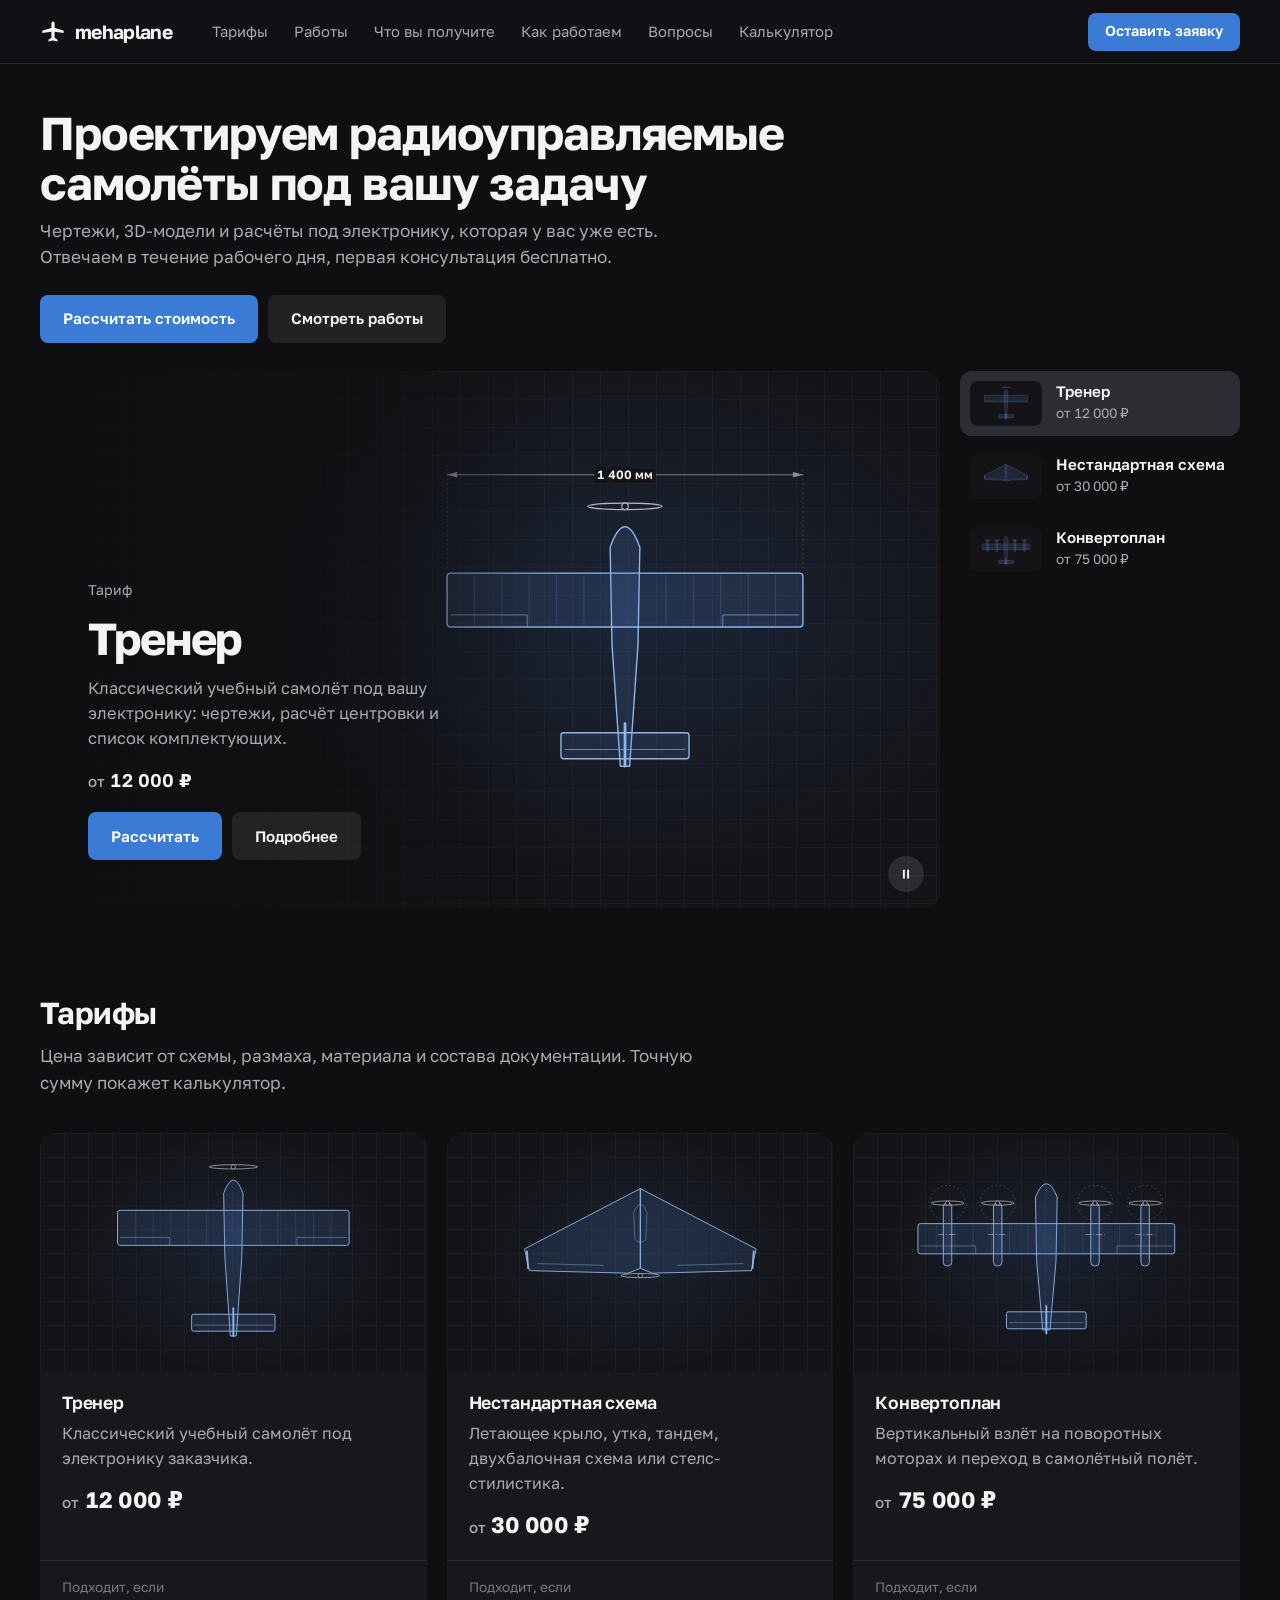
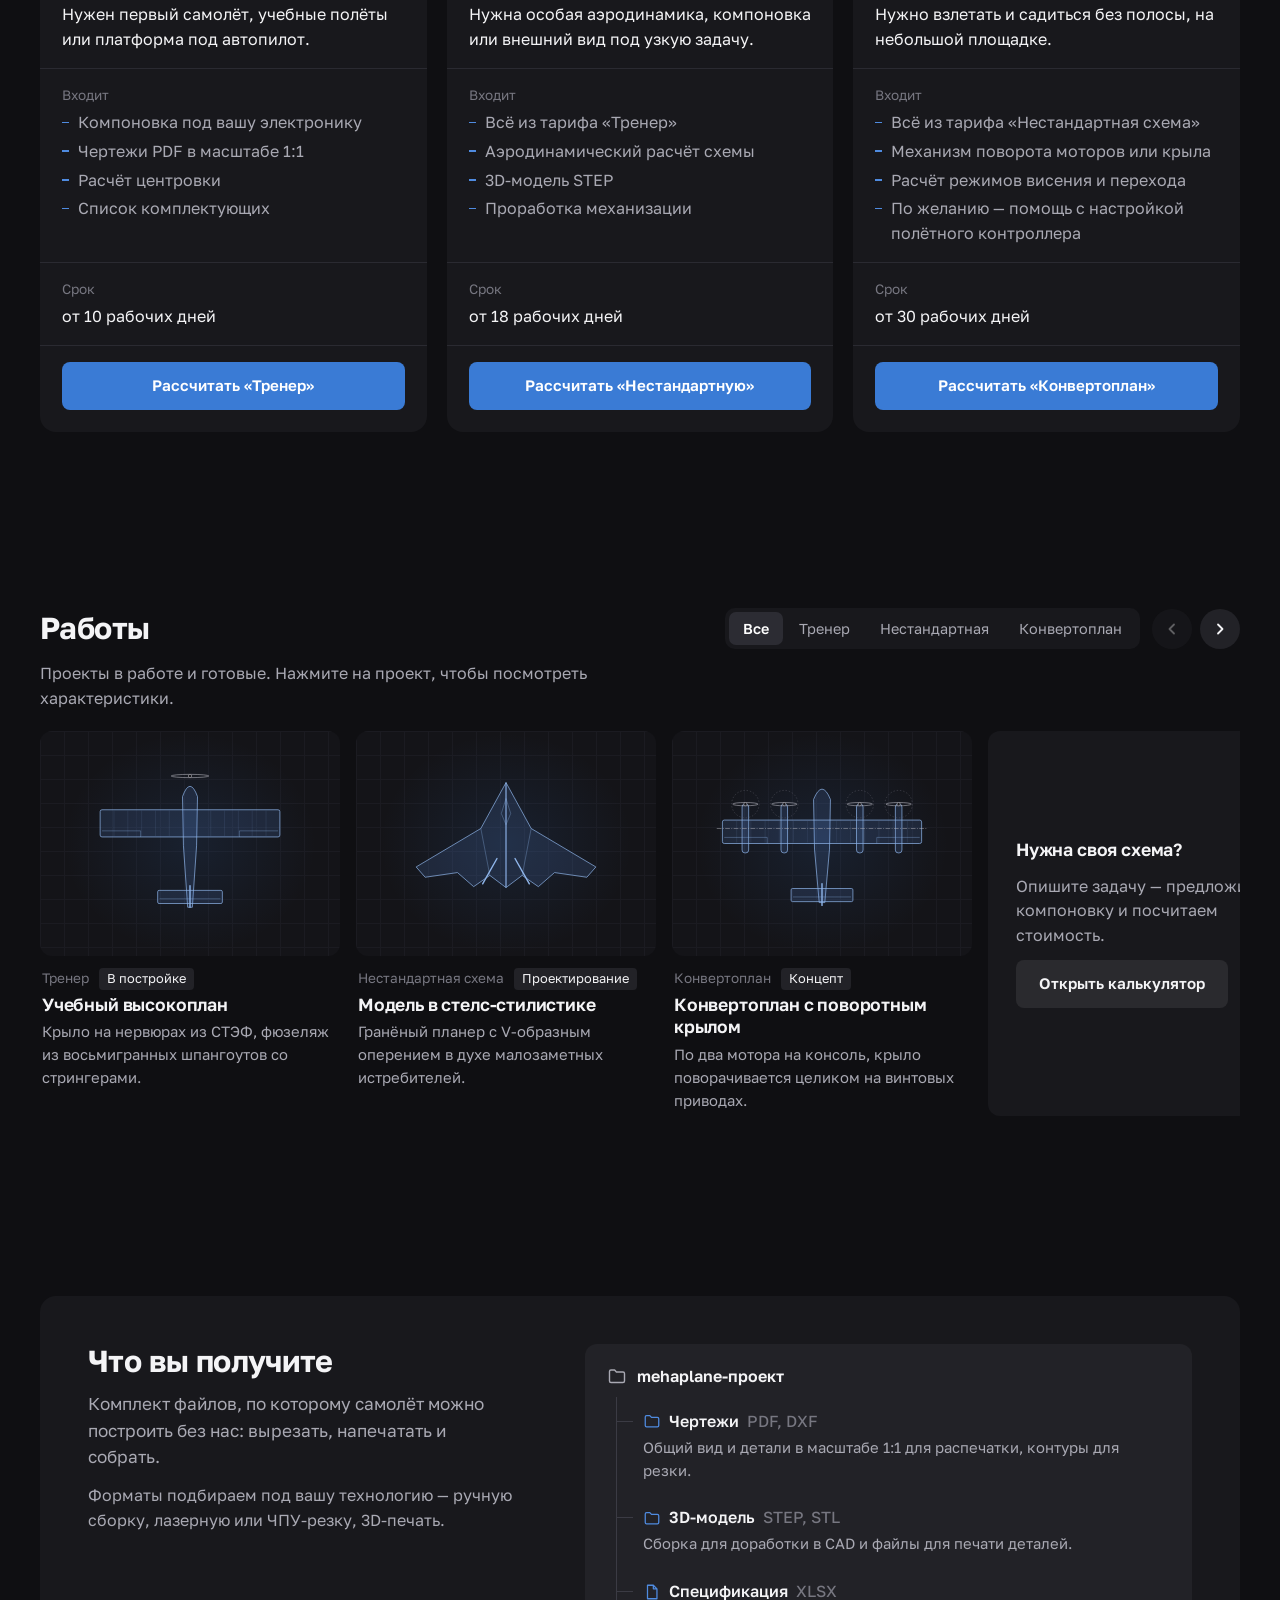
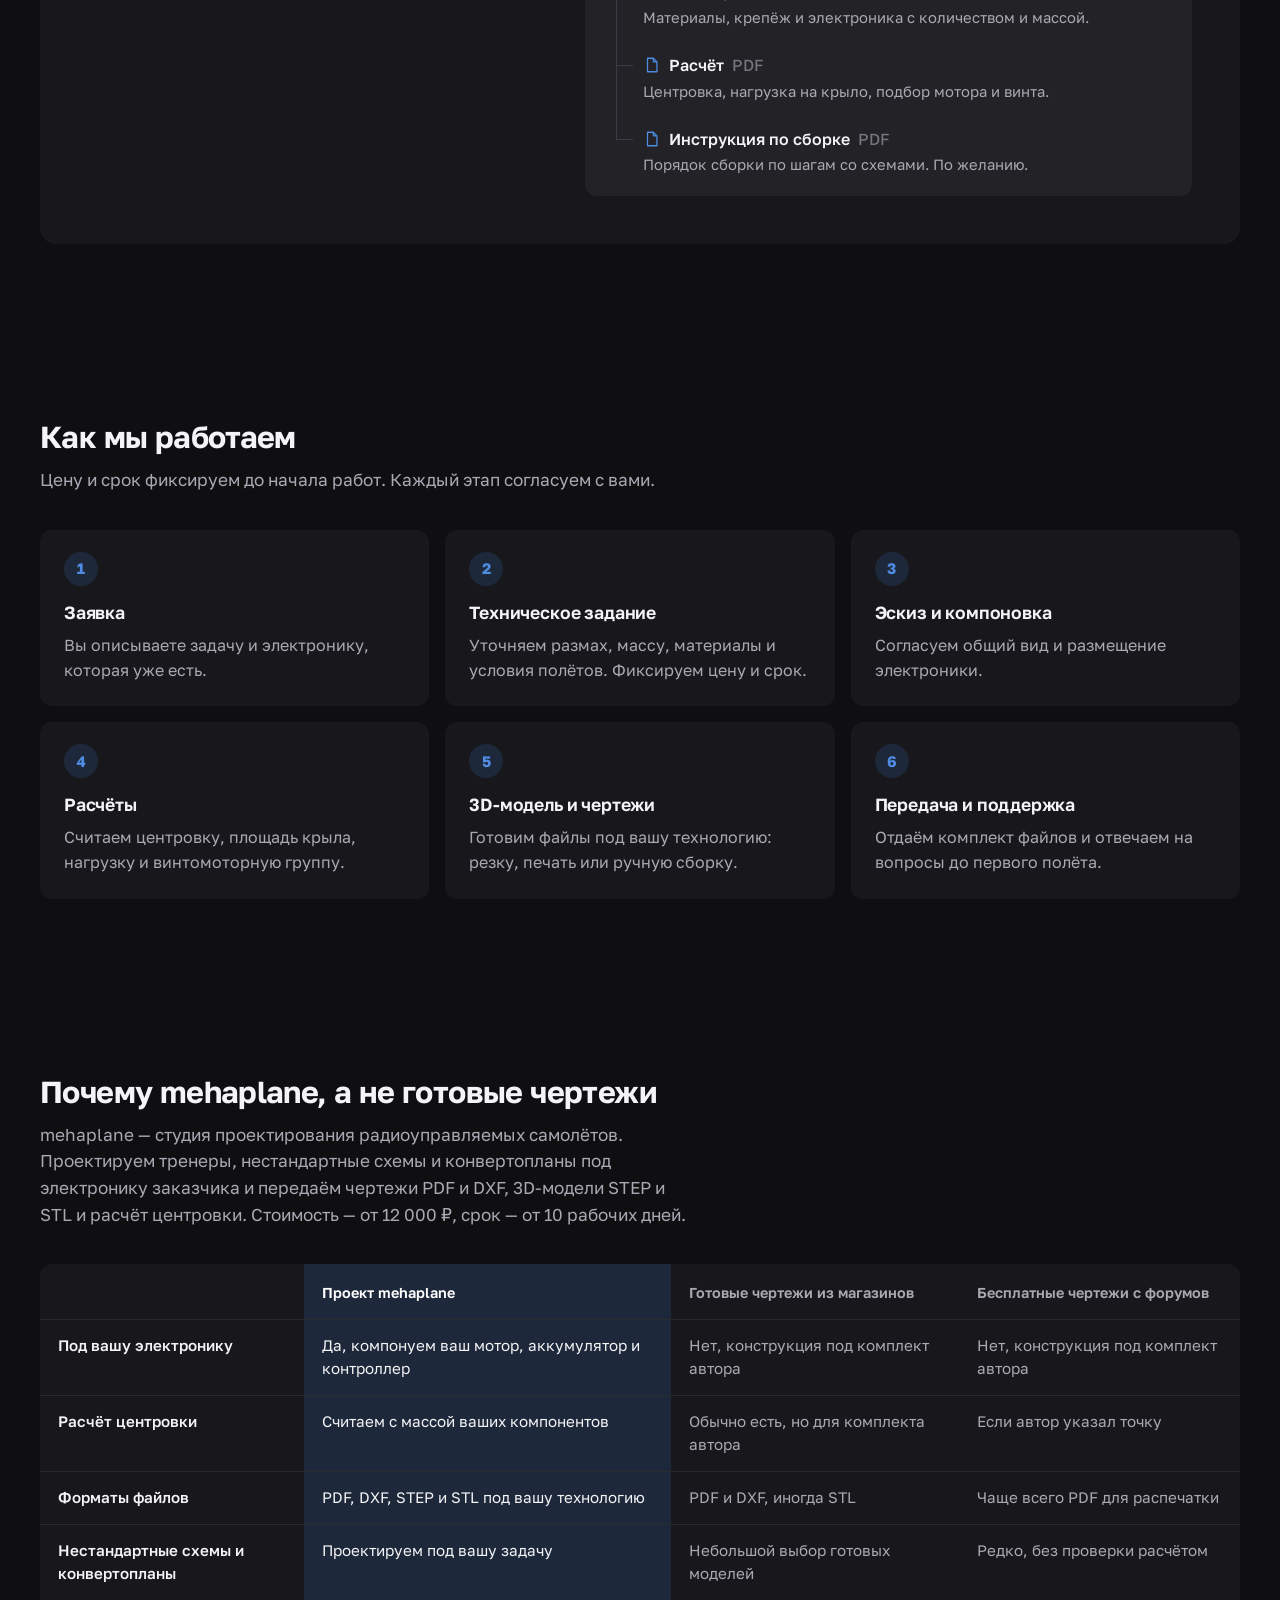
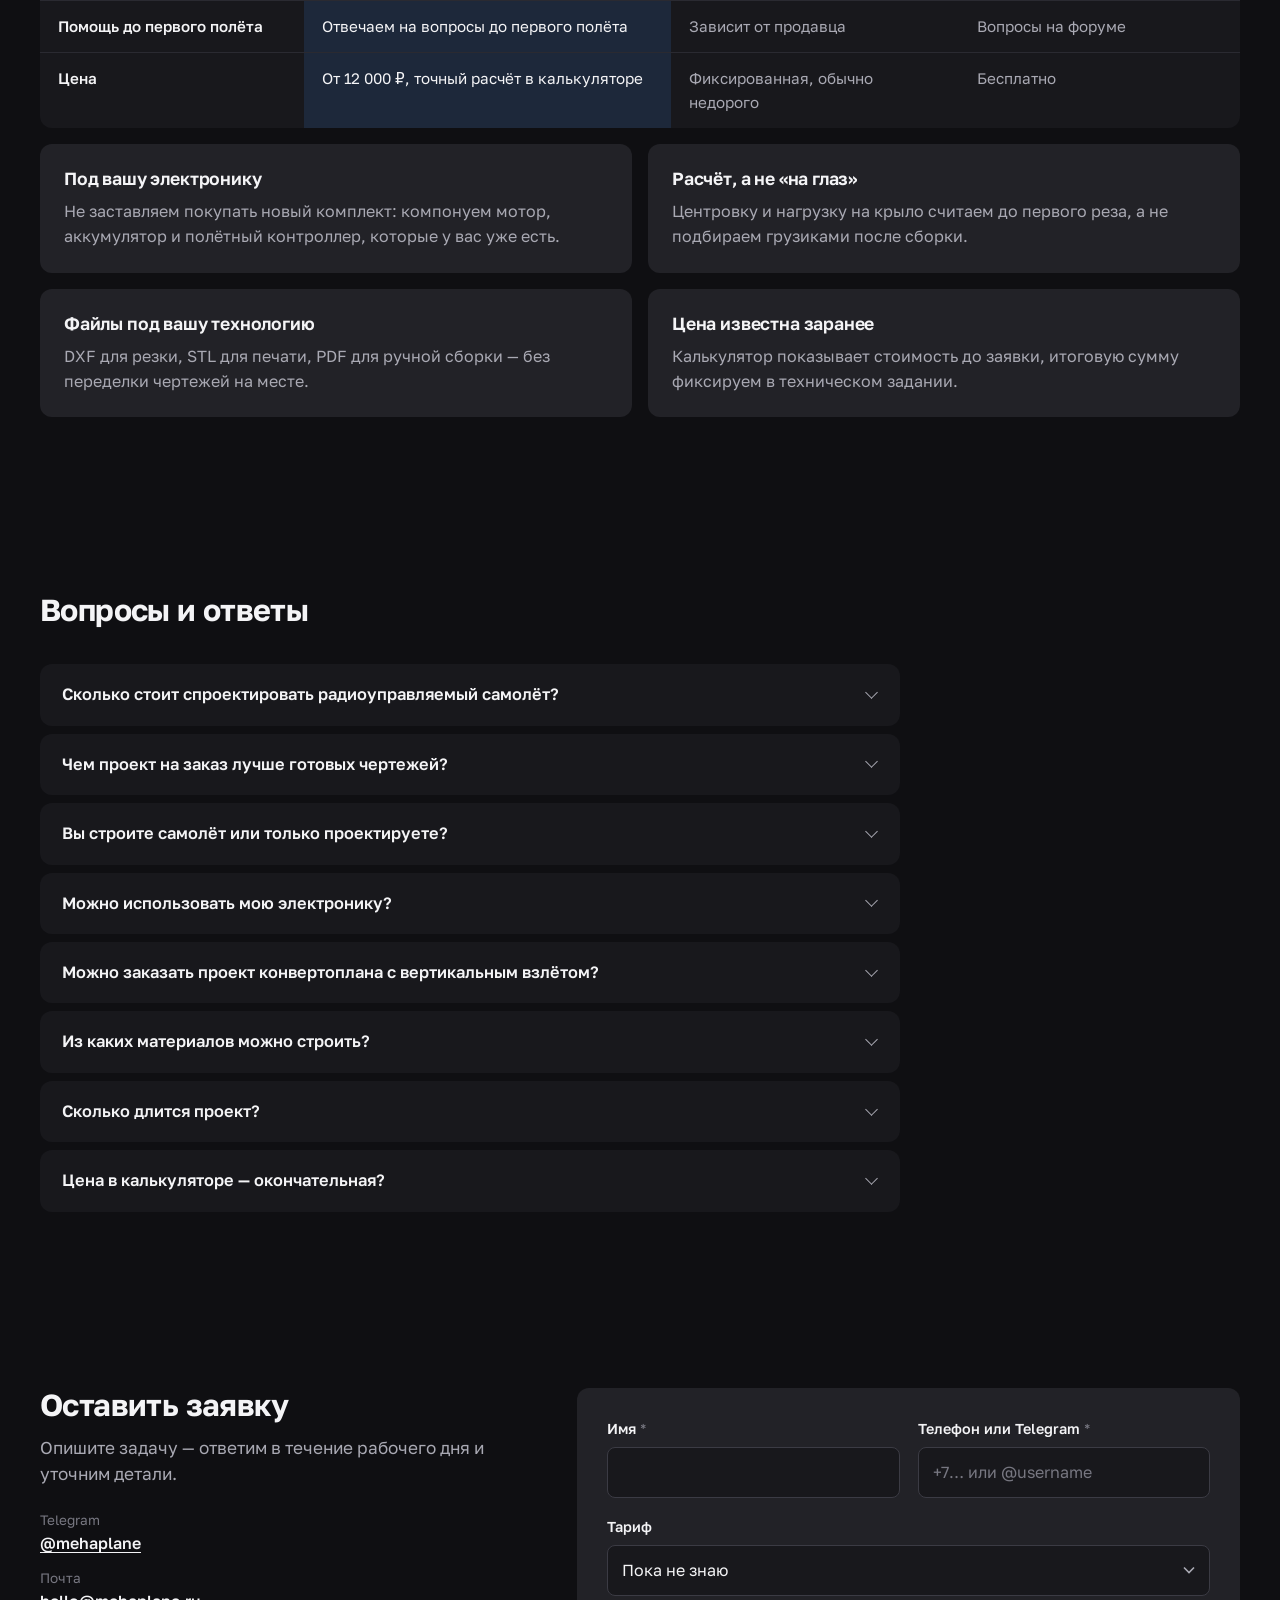
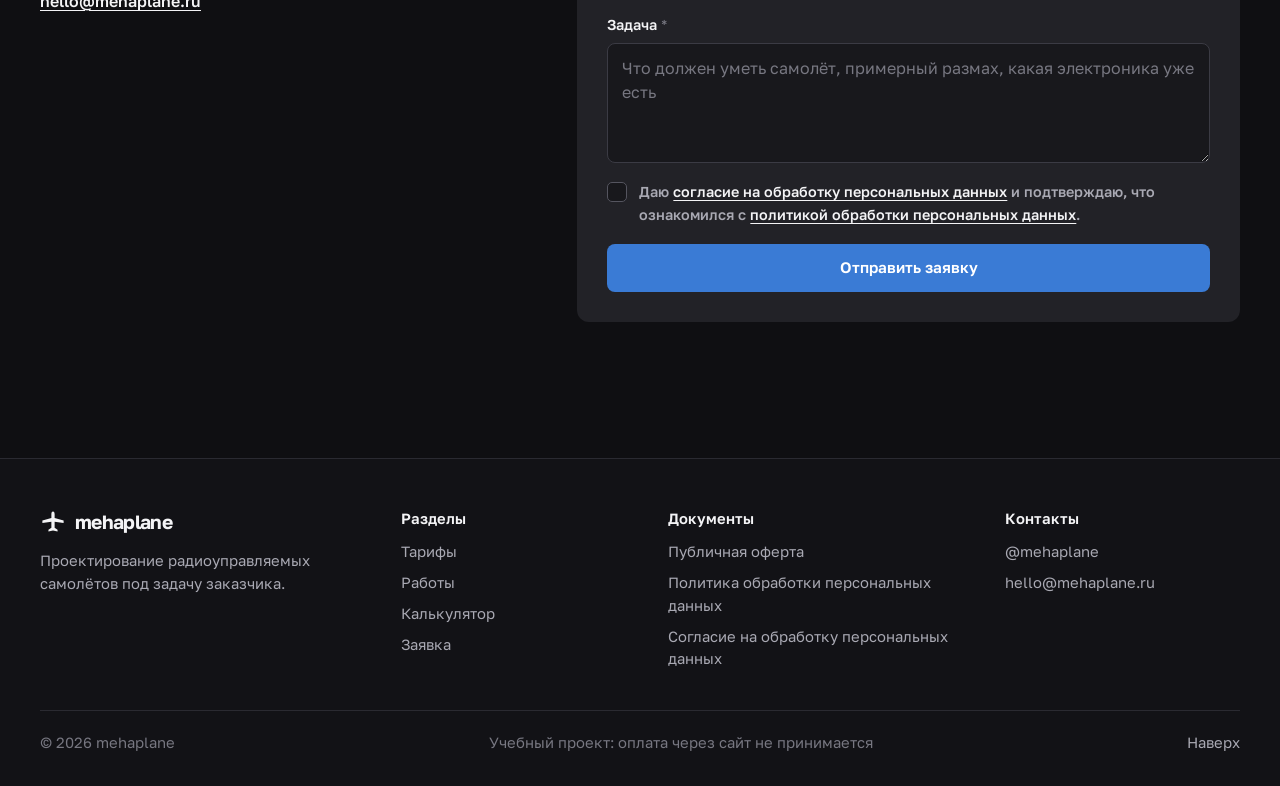
==== index.html @ 2883c5b6 "Лендинг mehaplane: сайт, калькулятор, приём заявок, SEO и документы Co-Authored-By: Claude Opus 5.5 " ====
<!DOCTYPE html>
<html lang="ru">
<head>
  <meta charset="utf-8">
  <meta name="viewport" content="width=device-width, initial-scale=1">
  <title>Проектирование радиоуправляемых самолётов на заказ | mehaplane</title>
  <meta name="description" content="Спроектируем RC-самолёт под вашу электронику: тренер от 12 000 ₽, нестандартная схема, конвертоплан. Чертежи PDF и DXF, 3D-модель, расчёт центровки. Цена онлайн.">
  <link rel="canonical" href="https://wardenhmehaplane.ru/">
  <meta name="theme-color" content="#0f0f12">
  <meta property="og:type" content="website">
  <meta property="og:locale" content="ru_RU">
  <meta property="og:site_name" content="mehaplane">
  <meta property="og:url" content="https://wardenhmehaplane.ru/">
  <meta property="og:title" content="Проектирование RC-самолётов на заказ — mehaplane">
  <meta property="og:description" content="Тренеры, нестандартные схемы и конвертопланы под вашу электронику. Чертежи, 3D-модели и расчёт центровки. Цена в калькуляторе.">
  <meta property="og:image" content="https://wardenhmehaplane.ru/assets/img/og-image.jpg">
  <meta property="og:image:width" content="1200">
  <meta property="og:image:height" content="630">
  <meta property="og:image:alt" content="Чертёж радиоуправляемого самолёта, вид сверху, и надпись mehaplane">
  <meta name="twitter:card" content="summary_large_image">
  <link rel="icon" href="assets/img/favicon.svg" type="image/svg+xml">
  <link rel="preload" href="assets/fonts/golos-text-cyrillic-wght-normal.woff2" as="font" type="font/woff2" crossorigin>
  <link rel="stylesheet" href="assets/css/style.css?v=4">
  <script type="application/ld+json">
{
  "@context": "https://schema.org",
  "@graph": [
    {
      "@type": "WebSite",
      "@id": "https://wardenhmehaplane.ru/#site",
      "url": "https://wardenhmehaplane.ru/",
      "name": "mehaplane",
      "inLanguage": "ru",
      "publisher": {
        "@id": "https://wardenhmehaplane.ru/#org"
      }
    },
    {
      "@type": "Organization",
      "@id": "https://wardenhmehaplane.ru/#org",
      "name": "mehaplane",
      "url": "https://wardenhmehaplane.ru/",
      "logo": "https://wardenhmehaplane.ru/assets/img/favicon.svg",
      "description": "Студия проектирования радиоуправляемых самолётов под задачу и электронику заказчика: тренеры, нестандартные схемы, конвертопланы.",
      "email": "hello@mehaplane.ru",
      "sameAs": [
        "https://t.me/mehaplane"
      ],
      "knowsAbout": [
        "проектирование авиамоделей",
        "радиоуправляемые самолёты",
        "конвертопланы",
        "расчёт центровки",
        "чертежи для лазерной резки",
        "3D-печать авиамоделей"
      ]
    },
    {
      "@type": "Service",
      "@id": "https://wardenhmehaplane.ru/#trener",
      "name": "Проект RC-самолёта «Тренер»",
      "description": "Учебный самолёт под электронику заказчика: компоновка, чертежи PDF 1:1, расчёт центровки, список комплектующих. Срок от 10 рабочих дней.",
      "serviceType": "Проектирование радиоуправляемых самолётов",
      "provider": {
        "@id": "https://wardenhmehaplane.ru/#org"
      },
      "areaServed": {
        "@type": "Country",
        "name": "Россия"
      },
      "url": "https://wardenhmehaplane.ru/calculator.html#trener",
      "offers": {
        "@type": "Offer",
        "priceCurrency": "RUB",
        "price": 12000,
        "priceSpecification": {
          "@type": "PriceSpecification",
          "minPrice": 12000,
          "priceCurrency": "RUB"
        },
        "availability": "https://schema.org/InStock"
      }
    },
    {
      "@type": "Service",
      "@id": "https://wardenhmehaplane.ru/#shema",
      "name": "Проект RC-самолёта нестандартной схемы",
      "description": "Летающее крыло, утка, тандем, двухбалочная схема или стелс-стилистика: аэродинамический расчёт, 3D-модель STEP, проработка механизации. Срок от 18 рабочих дней.",
      "serviceType": "Проектирование радиоуправляемых самолётов",
      "provider": {
        "@id": "https://wardenhmehaplane.ru/#org"
      },
      "areaServed": {
        "@type": "Country",
        "name": "Россия"
      },
      "url": "https://wardenhmehaplane.ru/calculator.html#shema",
      "offers": {
        "@type": "Offer",
        "priceCurrency": "RUB",
        "price": 30000,
        "priceSpecification": {
          "@type": "PriceSpecification",
          "minPrice": 30000,
          "priceCurrency": "RUB"
        },
        "availability": "https://schema.org/InStock"
      }
    },
    {
      "@type": "Service",
      "@id": "https://wardenhmehaplane.ru/#vtol",
      "name": "Проект RC-конвертоплана",
      "description": "Вертикальный взлёт на поворотных моторах и переход в самолётный полёт: механизм поворота, расчёт режимов висения и перехода. Срок от 30 рабочих дней.",
      "serviceType": "Проектирование радиоуправляемых самолётов",
      "provider": {
        "@id": "https://wardenhmehaplane.ru/#org"
      },
      "areaServed": {
        "@type": "Country",
        "name": "Россия"
      },
      "url": "https://wardenhmehaplane.ru/calculator.html#vtol",
      "offers": {
        "@type": "Offer",
        "priceCurrency": "RUB",
        "price": 75000,
        "priceSpecification": {
          "@type": "PriceSpecification",
          "minPrice": 75000,
          "priceCurrency": "RUB"
        },
        "availability": "https://schema.org/InStock"
      }
    },
    {
      "@type": "FAQPage",
      "@id": "https://wardenhmehaplane.ru/#faq",
      "mainEntity": [
        {
          "@type": "Question",
          "name": "Сколько стоит спроектировать радиоуправляемый самолёт?",
          "acceptedAnswer": {
            "@type": "Answer",
            "text": "Проект тренера под вашу электронику стоит от 12 000 ₽, нестандартной схемы — от 30 000 ₽, конвертоплана — от 75 000 ₽. Итог зависит от размаха, материала и состава документации: калькулятор на сайте показывает его сразу, а окончательную сумму мы фиксируем в техническом задании."
          }
        },
        {
          "@type": "Question",
          "name": "Чем проект на заказ лучше готовых чертежей?",
          "acceptedAnswer": {
            "@type": "Answer",
            "text": "Готовые чертежи рассчитаны на мотор, аккумулятор и материал, которые выбрал их автор. Мы проектируем под вашу электронику и технологию: считаем центровку с учётом массы ваших компонентов и готовим файлы для резки, печати или ручной сборки."
          }
        },
        {
          "@type": "Question",
          "name": "Вы строите самолёт или только проектируете?",
          "acceptedAnswer": {
            "@type": "Answer",
            "text": "Проектируем: готовим чертежи, 3D-модели и расчёты, по которым самолёт собирается своими руками или на производстве. Изготовление прототипа обсуждаем отдельно."
          }
        },
        {
          "@type": "Question",
          "name": "Можно использовать мою электронику?",
          "acceptedAnswer": {
            "@type": "Answer",
            "text": "Да. Пришлите список: мотор, регулятор, аккумулятор, сервоприводы, полётный контроллер. Мы скомпонуем самолёт под них и посчитаем центровку с учётом их массы."
          }
        },
        {
          "@type": "Question",
          "name": "Можно заказать проект конвертоплана с вертикальным взлётом?",
          "acceptedAnswer": {
            "@type": "Answer",
            "text": "Да, это тариф «Конвертоплан»: самолёт взлетает вертикально на поворотных моторах и переходит в горизонтальный полёт. Проектируем механизм поворота мотогондол или всего крыла и считаем режимы висения и перехода. По желанию помогаем с настройкой полётного контроллера."
          }
        },
        {
          "@type": "Question",
          "name": "Из каких материалов можно строить?",
          "acceptedAnswer": {
            "@type": "Answer",
            "text": "Потолочная плитка и депрон, EPP, бальза со стеклотекстолитом, 3D-печать из LW-PLA, стекло- и углепластик. Материал влияет на цену и состав файлов — это учтено в калькуляторе."
          }
        },
        {
          "@type": "Question",
          "name": "Сколько длится проект?",
          "acceptedAnswer": {
            "@type": "Answer",
            "text": "От 10 рабочих дней для тренера до 30 и больше для конвертоплана. Срок зависит от схемы и состава документации и фиксируется в техническом задании."
          }
        },
        {
          "@type": "Question",
          "name": "Цена в калькуляторе — окончательная?",
          "acceptedAnswer": {
            "@type": "Answer",
            "text": "Нет, это предварительный расчёт. Окончательную сумму мы называем после разбора задачи и фиксируем в техническом задании. Дороже она станет, только если вы расширите задачу."
          }
        }
      ]
    }
  ]
}
  </script>
</head>
<body>
  <a class="skip-link" href="#main">Перейти к содержанию</a>

  <svg width="0" height="0" style="position:absolute" aria-hidden="true">
    <symbol id="i-logo" viewBox="0 0 24 24"><path fill="currentColor" d="M12 2.2c1.05 0 1.5 1.25 1.5 2.7v3.5l8.3 2.3v2.3l-8.3-1.25v5.5l2.7 1.85v1.65L12 19.8l-4.2.95V19.1l2.7-1.85v-5.5l-8.3 1.25V10.7l8.3-2.3V4.9c0-1.45.45-2.7 1.5-2.7z"/></symbol>
    <symbol id="i-folder" viewBox="0 0 20 20"><path fill="none" stroke="currentColor" stroke-width="1.4" stroke-linejoin="round" d="M2.5 5.5a1.5 1.5 0 0 1 1.5-1.5h3.6l1.8 2h6.6a1.5 1.5 0 0 1 1.5 1.5v7.5a1.5 1.5 0 0 1-1.5 1.5H4a1.5 1.5 0 0 1-1.5-1.5z"/></symbol>
    <symbol id="i-file" viewBox="0 0 20 20"><path fill="none" stroke="currentColor" stroke-width="1.4" stroke-linejoin="round" d="M5 2.5h6.5L15.5 6.5v11H5zM11.5 2.5v4h4"/></symbol>
    <symbol id="i-left" viewBox="0 0 16 16"><path fill="none" stroke="currentColor" stroke-width="1.8" stroke-linecap="round" stroke-linejoin="round" d="M10 3.5 5.5 8l4.5 4.5"/></symbol>
    <symbol id="i-right" viewBox="0 0 16 16"><path fill="none" stroke="currentColor" stroke-width="1.8" stroke-linecap="round" stroke-linejoin="round" d="M6 3.5 10.5 8 6 12.5"/></symbol>
    <symbol id="i-pause" viewBox="0 0 16 16"><path fill="currentColor" d="M4.5 3h2.2v10H4.5zM9.3 3h2.2v10H9.3z"/></symbol>
    <symbol id="i-play" viewBox="0 0 16 16"><path fill="currentColor" d="M5 2.8v10.4L13 8z"/></symbol>
    <symbol id="i-up" viewBox="0 0 16 16"><path fill="none" stroke="currentColor" stroke-width="1.6" stroke-linecap="round" stroke-linejoin="round" d="M8 13V3M3.5 7.5 8 3l4.5 4.5"/></symbol>
  </svg>

  <header class="header" id="top">
    <div class="wrap header-in">
      <a class="logo" href="index.html" aria-label="mehaplane — на главную">
        <svg aria-hidden="true"><use href="#i-logo"/></svg>
        mehaplane
      </a>
      <nav class="nav" id="nav" aria-label="Основное меню">
        <ul class="nav-list">
          <li><a class="nav-link" href="#tarify">Тарифы</a></li>
          <li><a class="nav-link" href="#raboty">Работы</a></li>
          <li><a class="nav-link" href="#rezultat">Что вы получите</a></li>
          <li><a class="nav-link" href="#etapy">Как работаем</a></li>
          <li><a class="nav-link" href="#voprosy">Вопросы</a></li>
          <li><a class="nav-link" href="calculator.html">Калькулятор</a></li>
        </ul>
        <div class="nav-extra">
          <a class="btn btn-primary btn-block" href="#zayavka">Оставить заявку</a>
        </div>
      </nav>
      <div class="header-actions">
        <a class="btn btn-primary btn-small" href="#zayavka">Оставить заявку</a>
      </div>
      <button class="burger" type="button" aria-expanded="false" aria-controls="nav" aria-label="Открыть меню"><span></span></button>
    </div>
  </header>

  <main id="main">

    <!-- Вступление -->
    <section class="intro">
      <div class="wrap intro-in">
        <div class="intro-text">
          <h1 class="h1">Проектируем радиоуправляемые самолёты под вашу задачу</h1>
          <p class="lead">Чертежи, 3D-модели и расчёты под электронику, которая у вас уже есть. Отвечаем в течение рабочего дня, первая консультация бесплатно.</p>
        </div>
        <div class="intro-actions">
          <a class="btn btn-primary" href="calculator.html">Рассчитать стоимость</a>
          <a class="btn btn-secondary" href="#raboty">Смотреть работы</a>
        </div>
      </div>
    </section>

    <!-- Карусель тарифов -->
    <section class="featured" aria-roledescription="карусель" aria-label="Тарифы">
      <div class="wrap">
        <div class="feat" id="feat">
          <div class="feat-main" id="feat-main">
            <article class="slide is-active" data-tier="trainer" role="group" aria-roledescription="слайд" aria-label="1 из 3">
              <div class="slide-art"><svg data-slide="trainer" aria-hidden="true"></svg></div>
              <div class="slide-body">
                <span class="slide-label">Тариф</span>
                <h2 class="slide-title">Тренер</h2>
                <p class="slide-text">Классический учебный самолёт под вашу электронику: чертежи, расчёт центровки и список комплектующих.</p>
                <p class="slide-price"><small>от</small> <span data-price="trainer">12 000</span> ₽</p>
                <div class="slide-actions">
                  <a class="btn btn-primary" href="calculator.html#trener">Рассчитать</a>
                  <a class="btn btn-secondary" href="#tarify">Подробнее</a>
                </div>
              </div>
            </article>
            <article class="slide" data-tier="special" role="group" aria-roledescription="слайд" aria-label="2 из 3">
              <div class="slide-art"><svg data-slide="special" aria-hidden="true"></svg></div>
              <div class="slide-body">
                <span class="slide-label">Тариф</span>
                <h2 class="slide-title">Нестандартная схема</h2>
                <p class="slide-text">Летающее крыло, утка, тандем или стелс-стилистика — когда нужна особая аэродинамика или внешний вид.</p>
                <p class="slide-price"><small>от</small> <span data-price="special">30 000</span> ₽</p>
                <div class="slide-actions">
                  <a class="btn btn-primary" href="calculator.html#shema">Рассчитать</a>
                  <a class="btn btn-secondary" href="#tarify">Подробнее</a>
                </div>
              </div>
            </article>
            <article class="slide" data-tier="vtol" role="group" aria-roledescription="слайд" aria-label="3 из 3">
              <div class="slide-art"><svg data-slide="vtol" aria-hidden="true"></svg></div>
              <div class="slide-body">
                <span class="slide-label">Тариф</span>
                <h2 class="slide-title">Конвертоплан</h2>
                <p class="slide-text">Вертикальный взлёт на поворотных моторах и переход в самолётный полёт. Механизм поворота и расчёт режимов висения.</p>
                <p class="slide-price"><small>от</small> <span data-price="vtol">75 000</span> ₽</p>
                <div class="slide-actions">
                  <a class="btn btn-primary" href="calculator.html#vtol">Рассчитать</a>
                  <a class="btn btn-secondary" href="#tarify">Подробнее</a>
                </div>
              </div>
            </article>
            <button class="feat-pause" type="button" id="feat-pause" aria-label="Остановить прокрутку слайдов">
              <svg aria-hidden="true" class="i-pause"><use href="#i-pause"/></svg>
              <svg aria-hidden="true" class="i-play"><use href="#i-play"/></svg>
            </button>
          </div>

          <div class="feat-list" role="group" aria-label="Выбор слайда">
            <button class="feat-item is-active" type="button" data-go="0" aria-current="true">
              <span class="feat-progress"></span>
              <span class="feat-thumb"><svg data-thumb="trainer" aria-hidden="true"></svg></span>
              <span class="feat-txt"><span class="feat-name">Тренер</span><span class="feat-price">от <span data-price="trainer">12 000</span> ₽</span></span>
            </button>
            <button class="feat-item" type="button" data-go="1">
              <span class="feat-progress"></span>
              <span class="feat-thumb"><svg data-thumb="special" aria-hidden="true"></svg></span>
              <span class="feat-txt"><span class="feat-name">Нестандартная схема</span><span class="feat-price">от <span data-price="special">30 000</span> ₽</span></span>
            </button>
            <button class="feat-item" type="button" data-go="2">
              <span class="feat-progress"></span>
              <span class="feat-thumb"><svg data-thumb="vtol" aria-hidden="true"></svg></span>
              <span class="feat-txt"><span class="feat-name">Конвертоплан</span><span class="feat-price">от <span data-price="vtol">75 000</span> ₽</span></span>
            </button>
          </div>
        </div>
      </div>
    </section>

    <!-- Тарифы -->
    <section class="section" id="tarify">
      <div class="wrap">
        <div class="section-head">
          <h2 class="h2">Тарифы</h2>
          <p class="lead">Цена зависит от схемы, размаха, материала и состава документации. Точную сумму покажет калькулятор.</p>
        </div>

        <div class="tiers">
          <article class="tier" data-tier="trainer">
            <div class="tier-head">
              <div class="tier-cover viewport-canvas"><svg data-cover="trainer" aria-hidden="true"></svg></div>
              <h3 class="h3">Тренер</h3>
              <p class="muted">Классический учебный самолёт под электронику заказчика.</p>
              <p class="tier-price num"><small>от</small> <span data-price="trainer">12 000</span> ₽</p>
            </div>
            <dl class="tier-row"><dt>Подходит, если</dt><dd>Нужен первый самолёт, учебные полёты или платформа под автопилот.</dd></dl>
            <dl class="tier-row"><dt>Входит</dt><dd><ul>
              <li>Компоновка под вашу электронику</li>
              <li>Чертежи PDF в масштабе 1:1</li>
              <li>Расчёт центровки</li>
              <li>Список комплектующих</li>
            </ul></dd></dl>
            <dl class="tier-row"><dt>Срок</dt><dd>от <span data-days="trainer">10</span> рабочих дней</dd></dl>
            <div class="tier-foot"><a class="btn btn-primary btn-block" href="calculator.html#trener">Рассчитать «Тренер»</a></div>
          </article>

          <article class="tier" data-tier="special">
            <div class="tier-head">
              <div class="tier-cover viewport-canvas"><svg data-cover="special" aria-hidden="true"></svg></div>
              <h3 class="h3">Нестандартная схема</h3>
              <p class="muted">Летающее крыло, утка, тандем, двухбалочная схема или стелс-стилистика.</p>
              <p class="tier-price num"><small>от</small> <span data-price="special">30 000</span> ₽</p>
            </div>
            <dl class="tier-row"><dt>Подходит, если</dt><dd>Нужна особая аэродинамика, компоновка или внешний вид под узкую задачу.</dd></dl>
            <dl class="tier-row"><dt>Входит</dt><dd><ul>
              <li>Всё из тарифа «Тренер»</li>
              <li>Аэродинамический расчёт схемы</li>
              <li>3D-модель STEP</li>
              <li>Проработка механизации</li>
            </ul></dd></dl>
            <dl class="tier-row"><dt>Срок</dt><dd>от <span data-days="special">18</span> рабочих дней</dd></dl>
            <div class="tier-foot"><a class="btn btn-primary btn-block" href="calculator.html#shema">Рассчитать «Нестандартную»</a></div>
          </article>

          <article class="tier" data-tier="vtol">
            <div class="tier-head">
              <div class="tier-cover viewport-canvas"><svg data-cover="vtol" aria-hidden="true"></svg></div>
              <h3 class="h3">Конвертоплан</h3>
              <p class="muted">Вертикальный взлёт на поворотных моторах и переход в самолётный полёт.</p>
              <p class="tier-price num"><small>от</small> <span data-price="vtol">75 000</span> ₽</p>
            </div>
            <dl class="tier-row"><dt>Подходит, если</dt><dd>Нужно взлетать и садиться без полосы, на небольшой площадке.</dd></dl>
            <dl class="tier-row"><dt>Входит</dt><dd><ul>
              <li>Всё из тарифа «Нестандартная схема»</li>
              <li>Механизм поворота моторов или крыла</li>
              <li>Расчёт режимов висения и перехода</li>
              <li>По желанию — помощь с настройкой полётного контроллера</li>
            </ul></dd></dl>
            <dl class="tier-row"><dt>Срок</dt><dd>от <span data-days="vtol">30</span> рабочих дней</dd></dl>
            <div class="tier-foot"><a class="btn btn-primary btn-block" href="calculator.html#vtol">Рассчитать «Конвертоплан»</a></div>
          </article>
        </div>
      </div>
    </section>

    <!-- Витрина -->
    <section class="section" id="raboty">
      <div class="wrap">
        <div class="shelf-head">
          <h2 class="h2">Работы</h2>
          <div class="shelf-tools">
            <div class="seg" role="group" aria-label="Фильтр работ по тарифу" id="works-filter">
              <button type="button" data-filter="all" aria-pressed="true">Все</button>
              <button type="button" data-filter="trainer" aria-pressed="false">Тренер</button>
              <button type="button" data-filter="special" aria-pressed="false">Нестандартная</button>
              <button type="button" data-filter="vtol" aria-pressed="false">Конвертоплан</button>
            </div>
            <div class="shelf-nav">
              <button class="shelf-btn" type="button" id="shelf-prev" aria-label="Прокрутить работы назад"><svg aria-hidden="true"><use href="#i-left"/></svg></button>
              <button class="shelf-btn" type="button" id="shelf-next" aria-label="Прокрутить работы вперёд"><svg aria-hidden="true"><use href="#i-right"/></svg></button>
            </div>
          </div>
        </div>
        <p class="section-lead">Проекты в работе и готовые. Нажмите на проект, чтобы посмотреть характеристики.</p>
        <div class="shelf-track" id="works-grid">
          <!-- карточки работ собираются из assets/js/config.js -->
          <div class="work-cta">
            <h3 class="h3">Нужна своя схема?</h3>
            <p class="muted">Опишите задачу — предложим компоновку и посчитаем стоимость.</p>
            <a class="btn btn-secondary" href="calculator.html">Открыть калькулятор</a>
          </div>
        </div>
      </div>
    </section>

    <dialog class="dialog" id="work-dialog" aria-labelledby="work-dialog-title">
      <div class="dialog-head">
        <h3 class="h3" id="work-dialog-title">Проект</h3>
        <button class="dialog-close" type="button" data-close aria-label="Закрыть">×</button>
      </div>
      <div class="dialog-pic viewport-canvas"><svg id="work-dialog-svg" role="img" aria-label="Чертёж проекта"></svg></div>
      <div class="dialog-body">
        <p class="muted" id="work-dialog-text"></p>
        <dl class="specs" id="work-dialog-specs"></dl>
        <div class="dialog-actions">
          <button class="btn btn-primary" type="button" id="work-dialog-order">Хочу похожий</button>
          <button class="btn btn-secondary" type="button" data-close>Закрыть</button>
        </div>
      </div>
    </dialog>

    <!-- Что вы получите -->
    <section class="section" id="rezultat">
      <div class="wrap">
       <div class="section-panel deliver-grid">
        <div class="section-head">
          <h2 class="h2">Что вы получите</h2>
          <p class="lead">Комплект файлов, по которому самолёт можно построить без нас: вырезать, напечатать и собрать.</p>
          <p class="muted">Форматы подбираем под вашу технологию — ручную сборку, лазерную или ЧПУ-резку, 3D-печать.</p>
        </div>
        <div class="tree" aria-label="Состав проекта">
          <div class="tree-root"><svg aria-hidden="true" width="20" height="20"><use href="#i-folder"/></svg> mehaplane-проект</div>
          <ul class="tree-list">
            <li class="tree-item">
              <span class="tree-name"><svg aria-hidden="true"><use href="#i-folder"/></svg>Чертежи <span class="ext">PDF, DXF</span></span>
              <span class="tree-desc">Общий вид и детали в масштабе 1:1 для распечатки, контуры для резки.</span>
            </li>
            <li class="tree-item">
              <span class="tree-name"><svg aria-hidden="true"><use href="#i-folder"/></svg>3D-модель <span class="ext">STEP, STL</span></span>
              <span class="tree-desc">Сборка для доработки в CAD и файлы для печати деталей.</span>
            </li>
            <li class="tree-item">
              <span class="tree-name"><svg aria-hidden="true"><use href="#i-file"/></svg>Спецификация <span class="ext">XLSX</span></span>
              <span class="tree-desc">Материалы, крепёж и электроника с количеством и массой.</span>
            </li>
            <li class="tree-item">
              <span class="tree-name"><svg aria-hidden="true"><use href="#i-file"/></svg>Расчёт <span class="ext">PDF</span></span>
              <span class="tree-desc">Центровка, нагрузка на крыло, подбор мотора и винта.</span>
            </li>
            <li class="tree-item">
              <span class="tree-name"><svg aria-hidden="true"><use href="#i-file"/></svg>Инструкция по сборке <span class="ext">PDF</span></span>
              <span class="tree-desc">Порядок сборки по шагам со схемами. По желанию.</span>
            </li>
          </ul>
        </div>
       </div>
      </div>
    </section>

    <!-- Этапы -->
    <section class="section" id="etapy">
      <div class="wrap">
        <div class="section-head">
          <h2 class="h2">Как мы работаем</h2>
          <p class="lead">Цену и срок фиксируем до начала работ. Каждый этап согласуем с вами.</p>
        </div>
        <ol class="steps">
          <li class="step"><h3 class="h3">Заявка</h3><p>Вы описываете задачу и электронику, которая уже есть.</p></li>
          <li class="step"><h3 class="h3">Техническое задание</h3><p>Уточняем размах, массу, материалы и условия полётов. Фиксируем цену и срок.</p></li>
          <li class="step"><h3 class="h3">Эскиз и компоновка</h3><p>Согласуем общий вид и размещение электроники.</p></li>
          <li class="step"><h3 class="h3">Расчёты</h3><p>Считаем центровку, площадь крыла, нагрузку и винтомоторную группу.</p></li>
          <li class="step"><h3 class="h3">3D-модель и чертежи</h3><p>Готовим файлы под вашу технологию: резку, печать или ручную сборку.</p></li>
          <li class="step"><h3 class="h3">Передача и поддержка</h3><p>Отдаём комплект файлов и отвечаем на вопросы до первого полёта.</p></li>
        </ol>
      </div>
    </section>

    <!-- Почему mehaplane -->
    <section class="section" id="pochemu">
      <div class="wrap">
        <div class="section-head">
          <h2 class="h2">Почему mehaplane, а не готовые чертежи</h2>
          <p class="lead">mehaplane — студия проектирования радиоуправляемых самолётов. Проектируем тренеры, нестандартные схемы и конвертопланы под электронику заказчика и передаём чертежи PDF и DXF, 3D-модели STEP и STL и расчёт центровки. Стоимость — от 12 000 ₽, срок — от 10 рабочих дней.</p>
        </div>
        <div class="compare" role="region" aria-label="Сравнение с готовыми чертежами" tabindex="0">
          <table class="compare-table">
            <caption class="visually-hidden">Чем проект mehaplane отличается от бесплатных и покупных готовых чертежей</caption>
            <thead>
              <tr><th scope="col"><span class="visually-hidden">Параметр</span></th><th scope="col" class="is-us">Проект mehaplane</th><th scope="col">Готовые чертежи из магазинов</th><th scope="col">Бесплатные чертежи с форумов</th></tr>
            </thead>
            <tbody>
              <tr><th scope="row">Под вашу электронику</th><td class="is-us">Да, компонуем ваш мотор, аккумулятор и контроллер</td><td>Нет, конструкция под комплект автора</td><td>Нет, конструкция под комплект автора</td></tr>
              <tr><th scope="row">Расчёт центровки</th><td class="is-us">Считаем с массой ваших компонентов</td><td>Обычно есть, но для комплекта автора</td><td>Если автор указал точку</td></tr>
              <tr><th scope="row">Форматы файлов</th><td class="is-us">PDF, DXF, STEP и STL под вашу технологию</td><td>PDF и DXF, иногда STL</td><td>Чаще всего PDF для распечатки</td></tr>
              <tr><th scope="row">Нестандартные схемы и конвертопланы</th><td class="is-us">Проектируем под вашу задачу</td><td>Небольшой выбор готовых моделей</td><td>Редко, без проверки расчётом</td></tr>
              <tr><th scope="row">Помощь до первого полёта</th><td class="is-us">Отвечаем на вопросы до первого полёта</td><td>Зависит от продавца</td><td>Вопросы на форуме</td></tr>
              <tr><th scope="row">Цена</th><td class="is-us">От 12 000 ₽, точный расчёт в калькуляторе</td><td>Фиксированная, обычно недорого</td><td>Бесплатно</td></tr>
            </tbody>
          </table>
        </div>
        <p class="compare-hint small muted">Таблицу можно листать вбок</p>
        <div class="pros">
          <div class="pro"><h3 class="h3">Под вашу электронику</h3><p>Не заставляем покупать новый комплект: компонуем мотор, аккумулятор и полётный контроллер, которые у вас уже есть.</p></div>
          <div class="pro"><h3 class="h3">Расчёт, а не «на глаз»</h3><p>Центровку и нагрузку на крыло считаем до первого реза, а не подбираем грузиками после сборки.</p></div>
          <div class="pro"><h3 class="h3">Файлы под вашу технологию</h3><p>DXF для резки, STL для печати, PDF для ручной сборки — без переделки чертежей на месте.</p></div>
          <div class="pro"><h3 class="h3">Цена известна заранее</h3><p>Калькулятор показывает стоимость до заявки, итоговую сумму фиксируем в техническом задании.</p></div>
        </div>
      </div>
    </section>

    <!-- Вопросы -->
    <section class="section" id="voprosy">
      <div class="wrap">
        <div class="section-head">
          <h2 class="h2">Вопросы и ответы</h2>
        </div>
        <div class="faq">
          <details>
            <summary>Сколько стоит спроектировать радиоуправляемый самолёт?</summary>
            <p class="faq-answer">Проект тренера под вашу электронику стоит от 12 000 ₽, нестандартной схемы — от 30 000 ₽, конвертоплана — от 75 000 ₽. Итог зависит от размаха, материала и состава документации: калькулятор на сайте показывает его сразу, а окончательную сумму мы фиксируем в техническом задании.</p>
          </details>
          <details>
            <summary>Чем проект на заказ лучше готовых чертежей?</summary>
            <p class="faq-answer">Готовые чертежи рассчитаны на мотор, аккумулятор и материал, которые выбрал их автор. Мы проектируем под вашу электронику и технологию: считаем центровку с учётом массы ваших компонентов и готовим файлы для резки, печати или ручной сборки.</p>
          </details>
          <details>
            <summary>Вы строите самолёт или только проектируете?</summary>
            <p class="faq-answer">Проектируем: готовим чертежи, 3D-модели и расчёты, по которым самолёт собирается своими руками или на производстве. Изготовление прототипа обсуждаем отдельно.</p>
          </details>
          <details>
            <summary>Можно использовать мою электронику?</summary>
            <p class="faq-answer">Да. Пришлите список: мотор, регулятор, аккумулятор, сервоприводы, полётный контроллер. Мы скомпонуем самолёт под них и посчитаем центровку с учётом их массы.</p>
          </details>
          <details>
            <summary>Можно заказать проект конвертоплана с вертикальным взлётом?</summary>
            <p class="faq-answer">Да, это тариф «Конвертоплан»: самолёт взлетает вертикально на поворотных моторах и переходит в горизонтальный полёт. Проектируем механизм поворота мотогондол или всего крыла и считаем режимы висения и перехода. По желанию помогаем с настройкой полётного контроллера.</p>
          </details>
          <details>
            <summary>Из каких материалов можно строить?</summary>
            <p class="faq-answer">Потолочная плитка и депрон, EPP, бальза со стеклотекстолитом, 3D-печать из LW-PLA, стекло- и углепластик. Материал влияет на цену и состав файлов — это учтено в калькуляторе.</p>
          </details>
          <details>
            <summary>Сколько длится проект?</summary>
            <p class="faq-answer">От 10 рабочих дней для тренера до 30 и больше для конвертоплана. Срок зависит от схемы и состава документации и фиксируется в техническом задании.</p>
          </details>
          <details>
            <summary>Цена в калькуляторе — окончательная?</summary>
            <p class="faq-answer">Нет, это предварительный расчёт. Окончательную сумму мы называем после разбора задачи и фиксируем в техническом задании. Дороже она станет, только если вы расширите задачу.</p>
          </details>
        </div>
      </div>
    </section>

    <!-- Заявка -->
    <section class="section" id="zayavka">
      <div class="wrap order-grid">
        <div class="section-head">
          <h2 class="h2">Оставить заявку</h2>
          <p class="lead">Опишите задачу — ответим в течение рабочего дня и уточним детали.</p>
          <dl class="contacts">
            <div><dt>Telegram</dt><dd><a data-tg href="https://t.me/mehaplane">@mehaplane</a></dd></div>
            <div><dt>Почта</dt><dd><a data-email href="mailto:hello@mehaplane.ru">hello@mehaplane.ru</a></dd></div>
          </dl>
        </div>

        <form class="form" id="order-form" novalidate>
          <div class="form-row">
            <div class="field" data-field="name">
              <label for="f-name">Имя <span class="req">*</span></label>
              <input class="input" id="f-name" name="name" type="text" autocomplete="name" maxlength="80" required>
              <p class="field-error" id="e-name"></p>
            </div>
            <div class="field" data-field="contact">
              <label for="f-contact">Телефон или Telegram <span class="req">*</span></label>
              <input class="input" id="f-contact" name="contact" type="text" autocomplete="tel" maxlength="80" placeholder="+7… или @username" required>
              <p class="field-error" id="e-contact"></p>
            </div>
          </div>

          <div class="field">
            <label for="f-tier">Тариф</label>
            <select class="select" id="f-tier" name="tier">
              <option value="">Пока не знаю</option>
              <option value="trainer">Тренер</option>
              <option value="special">Нестандартная схема</option>
              <option value="vtol">Конвертоплан</option>
            </select>
          </div>

          <div class="field" data-field="task">
            <label for="f-task">Задача <span class="req">*</span></label>
            <textarea class="textarea" id="f-task" name="task" maxlength="2000" required placeholder="Что должен уметь самолёт, примерный размах, какая электроника уже есть"></textarea>
            <p class="field-error" id="e-task"></p>
          </div>

          <div class="calc-attach" id="calc-attach" hidden>
            <div class="calc-attach-head">
              <span>Расчёт из калькулятора</span>
              <button class="btn btn-ghost btn-small" type="button" id="calc-attach-remove">Убрать</button>
            </div>
            <p id="calc-attach-text"></p>
            <input type="hidden" name="calc" id="f-calc">
          </div>

          <div class="field" data-field="consent">
            <label class="check">
              <input type="checkbox" name="consent" id="f-consent" required>
              <span>Даю <a href="consent.html">согласие на обработку персональных данных</a> и подтверждаю, что ознакомился с <a href="privacy.html">политикой обработки персональных данных</a>.</span>
            </label>
            <p class="field-error" id="e-consent"></p>
          </div>

          <div class="hp" aria-hidden="true">
            <label for="f-website">Сайт</label>
            <input id="f-website" name="website" type="text" tabindex="-1" autocomplete="off">
          </div>

          <button class="btn btn-primary" type="submit" id="order-submit">Отправить заявку</button>
          <p class="form-status" id="form-status" role="status" aria-live="polite"></p>
        </form>
      </div>
    </section>
  </main>

  <footer class="footer">
    <div class="wrap">
      <div class="footer-grid">
        <div class="footer-about">
          <a class="logo" href="#top"><svg aria-hidden="true"><use href="#i-logo"/></svg>mehaplane</a>
          <p>Проектирование радиоуправляемых самолётов под задачу заказчика.</p>
        </div>
        <div>
          <p class="footer-title">Разделы</p>
          <ul>
            <li><a href="#tarify">Тарифы</a></li>
            <li><a href="#raboty">Работы</a></li>
            <li><a href="calculator.html">Калькулятор</a></li>
            <li><a href="#zayavka">Заявка</a></li>
          </ul>
        </div>
        <div>
          <p class="footer-title">Документы</p>
          <ul>
            <li><a href="offer.html">Публичная оферта</a></li>
            <li><a href="privacy.html">Политика обработки персональных данных</a></li>
            <li><a href="consent.html">Согласие на обработку персональных данных</a></li>
          </ul>
        </div>
        <div>
          <p class="footer-title">Контакты</p>
          <ul>
            <li><a data-tg href="https://t.me/mehaplane">@mehaplane</a></li>
            <li><a data-email href="mailto:hello@mehaplane.ru">hello@mehaplane.ru</a></li>
          </ul>
        </div>
      </div>
      <div class="footer-bottom">
        <span>© 2026 mehaplane</span>
        <span class="footer-note">Учебный проект: оплата через сайт не принимается</span>
        <a href="#top">Наверх</a>
      </div>
    </div>
  </footer>

  <button class="to-top" type="button" id="to-top" aria-label="Наверх"><svg aria-hidden="true"><use href="#i-up"/></svg></button>

  <script src="assets/js/config.js?v=3"></script>
  <script src="assets/js/plane.js?v=3"></script>
  <script src="assets/js/common.js?v=3"></script>
  <script src="assets/js/main.js?v=3"></script>
</body>
</html>
---- assets/css/style.css ----
/* =========================================================
   mehaplane — стили (тёмная тема в духе магазина игр)
   ========================================================= */

@font-face {
  font-family: 'Golos Text';
  font-style: normal;
  font-display: swap;
  font-weight: 400 900;
  src: url('../fonts/golos-text-cyrillic-wght-normal.woff2') format('woff2-variations');
  unicode-range: U+0301, U+0400-045F, U+0490-0491, U+04B0-04B1, U+2116;
}
@font-face {
  font-family: 'Golos Text';
  font-style: normal;
  font-display: swap;
  font-weight: 400 900;
  src: url('../fonts/golos-text-latin-wght-normal.woff2') format('woff2-variations');
  unicode-range: U+0000-00FF, U+0131, U+0152-0153, U+02BB-02BC, U+02C6, U+02DA, U+02DC, U+0304, U+0308, U+0329, U+2000-206F, U+20AC, U+2122, U+2191, U+2193, U+2212, U+2215, U+FEFF, U+FFFD, U+20BD;
}

:root {
  color-scheme: dark;
  --bg: #0f0f12;
  --bg-2: #18181c;
  --bg-3: #222227;
  --bg-4: #2c2c33;
  --line: #2a2a31;
  --line-strong: #3b3b44;
  --text: #f4f4f6;
  --text-2: #a9a9b3;
  --text-3: #777781;
  --accent: #3a7bd5;
  --accent-hover: #4f8be0;
  --accent-soft: rgba(58, 123, 213, .16);
  --canvas: #141418;
  --draw: #8fb5ea;
  --error: #ef7d75;

  --font: 'Golos Text', system-ui, -apple-system, 'Segoe UI', Roboto, sans-serif;
  --wrap: 1280px;
  --pad: clamp(16px, 4vw, 40px);
  --header: 64px;
  --r-s: 8px;
  --r-m: 12px;
  --r-l: 16px;
}

*,
*::before,
*::after { box-sizing: border-box; }

html {
  -webkit-text-size-adjust: 100%;
  scroll-padding-top: calc(var(--header) + 16px);
  background: var(--bg);
}
@media (prefers-reduced-motion: no-preference) {
  html { scroll-behavior: smooth; }
}

body {
  margin: 0;
  font-family: var(--font);
  font-size: 16px;
  line-height: 1.55;
  color: var(--text);
  background: var(--bg);
  -webkit-font-smoothing: antialiased;
  text-rendering: optimizeLegibility;
}

img, svg { display: block; max-width: 100%; }
a { color: var(--text); text-underline-offset: 3px; text-decoration-thickness: 1px; }
a:hover { color: #fff; }
button, input, select, textarea { font: inherit; color: inherit; }
h1, h2, h3, p, ul, ol, dl, dd, figure { margin: 0; }
ul, ol { padding: 0; list-style: none; }
::selection { background: var(--accent); color: #fff; }

:focus-visible {
  outline: 2px solid var(--accent-hover);
  outline-offset: 2px;
  border-radius: 4px;
}

[hidden] { display: none !important; }

.visually-hidden {
  position: absolute !important;
  width: 1px; height: 1px;
  overflow: hidden; clip: rect(0 0 0 0);
  white-space: nowrap;
}

.skip-link {
  position: absolute; left: 12px; top: -48px; z-index: 100;
  background: var(--accent); color: #fff; padding: 8px 14px; border-radius: var(--r-s);
}
.skip-link:focus { top: 12px; color: #fff; }

.wrap {
  width: 100%;
  max-width: var(--wrap);
  margin-inline: auto;
  padding-inline: var(--pad);
}

/* ---------- типографика ---------- */
.h1 {
  font-size: clamp(1.9rem, 3.6vw, 2.9rem);
  line-height: 1.08;
  font-weight: 700;
  letter-spacing: -0.025em;
  text-wrap: balance;
}
.h2 {
  font-size: clamp(1.45rem, 2.4vw, 1.9rem);
  line-height: 1.15;
  font-weight: 680;
  letter-spacing: -0.02em;
  text-wrap: balance;
}
.h3 {
  font-size: 1.1rem;
  line-height: 1.3;
  font-weight: 620;
  letter-spacing: -0.01em;
}
.lead {
  font-size: 1.075rem;
  line-height: 1.55;
  color: var(--text-2);
  max-width: 38em;
}
.muted { color: var(--text-2); }
.small { font-size: 0.875rem; line-height: 1.5; }
.num { font-variant-numeric: tabular-nums; }

/* ---------- кнопки ---------- */
.btn {
  display: inline-flex; align-items: center; justify-content: center; gap: 8px;
  min-height: 48px;
  padding: 0 22px;
  border: 1px solid transparent;
  border-radius: var(--r-s);
  font-weight: 600;
  font-size: 0.95rem;
  line-height: 1;
  text-decoration: none;
  cursor: pointer;
  white-space: nowrap;
  transition: background-color .15s, border-color .15s, color .15s;
}
.btn-primary { background: var(--accent); color: #fff; }
.btn-primary:hover { background: var(--accent-hover); color: #fff; }
.btn-secondary { background: rgba(255, 255, 255, .08); color: var(--text); }
.btn-secondary:hover { background: rgba(255, 255, 255, .15); color: #fff; }
.btn-ghost { background: none; color: var(--text-2); padding-inline: 8px; }
.btn-ghost:hover { color: #fff; }
.btn-small { min-height: 38px; padding: 0 16px; font-size: 0.9rem; }
.btn-block { width: 100%; }
.btn[disabled] { opacity: .55; cursor: progress; }

/* ---------- шапка ---------- */
.header {
  position: sticky; top: 0; z-index: 50;
  height: var(--header);
  background: rgba(18, 18, 22, .94);
  border-bottom: 1px solid var(--line);
}
@supports (backdrop-filter: blur(8px)) {
  .header { background: rgba(18, 18, 22, .82); backdrop-filter: blur(14px); }
}
.header-in {
  height: 100%;
  display: flex; align-items: center; gap: 28px;
}
.logo {
  display: inline-flex; align-items: center; gap: 9px;
  color: var(--text); text-decoration: none;
  font-weight: 700; font-size: 1.2rem; letter-spacing: -0.035em;
}
.logo:hover { color: #fff; }
.logo svg { width: 26px; height: 26px; color: var(--text); }

.nav { margin-right: auto; }
.nav-list { display: flex; gap: 2px; }
.nav-link {
  display: block;
  padding: 8px 12px;
  border-radius: var(--r-s);
  color: var(--text-2);
  text-decoration: none;
  font-size: 0.925rem;
}
.nav-link:hover { color: #fff; }
.nav-link[aria-current] { color: #fff; }
.header-actions { display: flex; gap: 8px; }
.burger {
  display: none;
  width: 44px; height: 44px; margin-right: -8px;
  border: 0; background: none; cursor: pointer; border-radius: var(--r-s);
}
.burger span, .burger span::before, .burger span::after {
  display: block; width: 20px; height: 1.6px; background: var(--text);
  margin-inline: auto; position: relative; transition: transform .2s, background-color .2s;
}
.burger span::before, .burger span::after { content: ''; position: absolute; left: 0; }
.burger span::before { top: -6px; }
.burger span::after { top: 6px; }
.header.nav-open .burger span { background: transparent; }
.header.nav-open .burger span::before { transform: translateY(6px) rotate(45deg); }
.header.nav-open .burger span::after { transform: translateY(-6px) rotate(-45deg); }

@media (max-width: 1000px) {
  .header-in { gap: 12px; }
  .burger { display: block; }
  .header-actions { margin-left: auto; }
  .nav {
    position: absolute; left: 0; right: 0; top: var(--header);
    background: var(--bg-2);
    border-bottom: 1px solid var(--line);
    padding: 8px var(--pad) 20px;
    display: none;
    margin: 0;
  }
  .header.nav-open .nav { display: block; }
  .nav-list { flex-direction: column; gap: 0; }
  .nav-link {
    padding: 15px 4px; border-radius: 0;
    border-bottom: 1px solid var(--line);
    font-size: 1.05rem; color: var(--text);
  }
  .nav-link[aria-current] { box-shadow: inset 3px 0 0 var(--accent); padding-left: 14px; }
  .nav-extra { display: block; padding-top: 16px; }
}
@media (min-width: 1001px) { .nav-extra { display: none; } }

/* ---------- секции ---------- */
.section { padding-block: clamp(48px, 7vw, 88px); }
.section-head {
  display: grid;
  gap: 12px;
  margin-bottom: clamp(24px, 4vw, 36px);
  max-width: 760px;
}
.section-panel {
  background: var(--bg-2);
  border-radius: var(--r-l);
  padding: clamp(24px, 4vw, 48px);
}

/* ---------- вступление ---------- */
.intro { padding-block: clamp(28px, 4vw, 44px) clamp(20px, 3vw, 28px); }
.intro-in {
  display: flex; align-items: flex-end; justify-content: space-between; gap: 24px 40px;
  flex-wrap: wrap;
}
.intro-text { display: grid; gap: 10px; max-width: 760px; }
.intro-actions { display: flex; gap: 10px; flex-wrap: wrap; }

/* ---------- карусель на первом экране ---------- */
.feat {
  display: grid;
  grid-template-columns: minmax(0, 1fr) 280px;
  gap: 20px;
}
.feat-main {
  position: relative;
  display: grid;
  border-radius: var(--r-l);
  overflow: hidden;
  background: var(--canvas);
  min-height: clamp(380px, 42vw, 560px);
}
.slide {
  grid-area: 1 / 1;
  position: relative;
  display: grid;
  align-items: end;
  opacity: 0;
  visibility: hidden;
  transition: opacity .45s ease, visibility .45s;
}
.slide.is-active { opacity: 1; visibility: visible; }
.slide-art {
  position: absolute; inset: 0;
  background-color: var(--canvas);
  background-image:
    radial-gradient(60% 70% at 66% 45%, rgba(58, 123, 213, .16), transparent 70%),
    linear-gradient(to right, #1b1b21 1px, transparent 1px),
    linear-gradient(to bottom, #1b1b21 1px, transparent 1px);
  background-size: auto, 28px 28px, 28px 28px;
}
.slide-art svg {
  position: absolute;
  right: 2%; top: 50%;
  width: 66%;
  height: auto;
  aspect-ratio: 640 / 400;
  transform: translateY(-50%);
}
.slide-art::after {
  content: '';
  position: absolute; inset: 0;
  background: linear-gradient(90deg, rgba(15, 15, 18, .96) 0%, rgba(15, 15, 18, .78) 30%, rgba(15, 15, 18, 0) 58%);
}
.slide-body {
  position: relative; z-index: 1;
  padding: clamp(24px, 4vw, 48px);
  max-width: 470px;
  display: grid; gap: 14px;
}
.slide-label { font-size: 0.875rem; color: var(--text-2); }
.slide-title { font-size: clamp(1.8rem, 3.6vw, 2.8rem); line-height: 1.05; font-weight: 720; letter-spacing: -0.03em; }
.slide-text { color: var(--text-2); font-size: 1.025rem; }
.slide-price { font-size: 1.15rem; font-weight: 600; font-variant-numeric: tabular-nums; }
.slide-price small { color: var(--text-2); font-weight: 500; font-size: 0.95rem; }
.slide-actions { display: flex; gap: 10px; flex-wrap: wrap; margin-top: 4px; }

.feat-list { display: grid; gap: 8px; align-content: start; }
.feat-item {
  position: relative;
  display: grid; grid-template-columns: 72px 1fr; gap: 14px; align-items: center;
  padding: 10px;
  border: 0; border-radius: var(--r-m);
  background: transparent;
  text-align: left; cursor: pointer;
  overflow: hidden;
  transition: background-color .15s;
}
.feat-item:hover { background: var(--bg-2); }
.feat-item.is-active { background: var(--bg-3); }
.feat-progress {
  position: absolute; inset: 0 auto 0 0; width: 0;
  background: var(--bg-4);
  pointer-events: none;
}
.feat-item.is-active .feat-progress { animation: feat-fill var(--feat-dur, 7s) linear forwards; }
.feat.is-paused .feat-item.is-active .feat-progress,
.feat.is-static .feat-item.is-active .feat-progress { animation-play-state: paused; }
.feat.is-static .feat-item.is-active .feat-progress { animation: none; width: 0; }
@keyframes feat-fill { to { width: 100%; } }
.feat-thumb {
  position: relative;
  border-radius: 8px; overflow: hidden;
  background: var(--canvas);
  aspect-ratio: 16 / 10;
}
.feat-thumb svg { width: 100%; height: 100%; }
.feat-txt { position: relative; display: grid; gap: 2px; }
.feat-name { font-weight: 600; font-size: 0.95rem; line-height: 1.25; }
.feat-price { font-size: 0.85rem; color: var(--text-2); font-variant-numeric: tabular-nums; }

@media (max-width: 1000px) {
  .feat { grid-template-columns: 1fr; gap: 12px; }
  .feat-list { grid-template-columns: repeat(3, minmax(0, 1fr)); gap: 6px; }
  .feat-item { grid-template-columns: 1fr; gap: 8px; padding: 8px; }
}
@media (max-width: 700px) {
  .feat-main { min-height: 0; }
  .slide { align-items: stretch; grid-template-rows: auto 1fr; }
  .slide-art { position: relative; aspect-ratio: 16 / 10; }
  .slide-art::after { background: linear-gradient(180deg, rgba(15, 15, 18, 0) 55%, rgba(20, 20, 24, 1) 100%); }
  .slide-art svg { width: 100%; right: 0; }
  .slide-body { padding: 4px 18px 22px; background: var(--canvas); max-width: none; }
  .feat-thumb { display: none; }
  .feat-item { padding: 10px 10px 12px; }
  .feat-name { font-size: 0.85rem; }
  .feat-price { font-size: 0.8rem; }
}

/* ---------- полотно чертежа ---------- */
.viewport {
  border: 1px solid var(--line);
  border-radius: var(--r-l);
  background: var(--bg-2);
  overflow: hidden;
}
.viewport-bar {
  display: flex; align-items: center; justify-content: space-between; gap: 12px;
  padding: 12px 16px;
  border-bottom: 1px solid var(--line);
  flex-wrap: wrap;
}
.viewport-title { font-size: 0.875rem; color: var(--text-2); }
.viewport-canvas {
  position: relative;
  background-color: var(--canvas);
  background-image:
    radial-gradient(60% 70% at 50% 50%, rgba(58, 123, 213, .12), transparent 70%),
    linear-gradient(to right, #1b1b21 1px, transparent 1px),
    linear-gradient(to bottom, #1b1b21 1px, transparent 1px);
  background-size: auto, 24px 24px, 24px 24px;
}
.viewport-canvas svg { width: 100%; height: auto; aspect-ratio: 640 / 400; }

/* сегментный переключатель */
.seg {
  display: inline-flex;
  padding: 4px;
  background: var(--bg-2);
  border-radius: 10px;
  gap: 2px;
  max-width: 100%;
  overflow-x: auto;
  scrollbar-width: none;
}
.seg::-webkit-scrollbar { display: none; }
.seg button, .seg label {
  border: 0; background: none; cursor: pointer;
  padding: 8px 14px;
  border-radius: 7px;
  font-size: 0.9rem; color: var(--text-2);
  line-height: 1.2;
  white-space: nowrap;
  flex: none;
}
.seg button:hover, .seg label:hover { color: #fff; }
.seg [aria-pressed="true"] { background: var(--bg-4); color: #fff; font-weight: 560; }
@media (max-width: 420px) {
  .seg button, .seg label { padding-inline: 10px; }
}

/* чертёж */
.pl-body { fill: rgba(90, 145, 225, .14); stroke: var(--draw); stroke-width: 1.5; stroke-linejoin: round; }
.pl-detail { fill: none; stroke: var(--draw); stroke-width: 1; opacity: .7; }
.pl-rib { stroke: var(--draw); stroke-width: .75; opacity: .28; }
.pl-fin { stroke: var(--draw); stroke-width: 3; stroke-linecap: round; }
.pl-prop { fill: none; stroke: #b9b9c2; stroke-width: 1.2; }
.pl-hub { fill: var(--canvas); stroke: #b9b9c2; stroke-width: 1.2; }
.pl-disc { fill: none; stroke: #5d5d68; stroke-width: 1; stroke-dasharray: 3 4; }
.pl-axis { stroke: #b9b9c2; stroke-width: 1; stroke-dasharray: 10 3 2 3; }
.pl-ext { stroke: #4e4e58; stroke-width: .8; stroke-dasharray: 2 3; }
.pl-dim { stroke: #8d8d97; stroke-width: .9; }
.pl-arrow { fill: #8d8d97; }
.pl-dimtext {
  font-family: var(--font); font-size: 13px; font-weight: 600; fill: var(--text);
  paint-order: stroke; stroke: var(--canvas); stroke-width: 8px; stroke-linejoin: round;
  font-variant-numeric: tabular-nums;
}
.pl { transition: opacity .18s; }
.is-switching .pl { opacity: 0; }

/* ---------- заголовок полки ---------- */
.shelf-head {
  display: flex; align-items: center; justify-content: space-between; gap: 16px;
  flex-wrap: wrap;
  margin-bottom: 20px;
}
.shelf-head .h2 { display: inline-flex; align-items: center; gap: 6px; }
.shelf-tools { display: flex; align-items: center; gap: 12px; flex-wrap: wrap; }
.shelf-nav { display: flex; gap: 8px; }
.shelf-btn {
  width: 40px; height: 40px;
  border: 0; border-radius: 50%;
  background: var(--bg-3); color: var(--text);
  cursor: pointer;
  display: grid; place-items: center;
  transition: background-color .15s, opacity .15s;
}
.shelf-btn:hover { background: var(--bg-4); }
.shelf-btn:disabled { opacity: .35; cursor: default; }
.shelf-btn svg { width: 16px; height: 16px; }
.section-lead { color: var(--text-2); margin: -8px 0 20px; max-width: 42em; }

/* ---------- тарифы-карточки ---------- */
.tiers {
  display: grid;
  grid-template-columns: repeat(3, minmax(0, 1fr));
  grid-template-rows: repeat(5, auto);
  column-gap: 20px;
}
.tier {
  display: grid;
  grid-row: span 5;
  grid-template-rows: subgrid;
  gap: 0;
  background: var(--bg-2);
  border-radius: var(--r-l);
  overflow: hidden;
  transition: background-color .15s;
}
.tier:hover { background: #1c1c21; }
.tier > * { padding: 16px 22px; }
.tier-head { padding: 0 0 18px; display: grid; gap: 6px; align-content: start; }
.tier-head > :not(.tier-cover) { padding-inline: 22px; }
.tier-cover { margin-bottom: 12px; border-radius: 0; }
.tier-cover svg { aspect-ratio: 640 / 400; width: 100%; }
.tier-label { font-size: 0.85rem; color: var(--text-2); }
.tier-price { font-size: 1.4rem; font-weight: 680; letter-spacing: -0.02em; margin-top: 6px; }
.tier-price small { font-size: 0.95rem; font-weight: 500; color: var(--text-2); letter-spacing: 0; }
.tier-row { border-top: 1px solid var(--line); }
.tier-row dt { font-size: 0.85rem; color: var(--text-3); margin-bottom: 4px; }
.tier-row dd { color: var(--text); }
.tier-row ul { display: grid; gap: 4px; }
.tier-row li { padding-left: 16px; position: relative; color: var(--text-2); }
.tier-row li::before {
  content: ''; position: absolute; left: 0; top: .72em;
  width: 7px; height: 1.5px; background: var(--accent-hover);
}
.tier-foot { border-top: 1px solid var(--line); padding-bottom: 22px; align-self: end; }

@media (max-width: 1000px) {
  .tiers { grid-template-columns: 1fr; grid-template-rows: none; row-gap: 16px; }
  .tier { grid-row: auto; grid-template-rows: none; }
}
@media (min-width: 640px) and (max-width: 1000px) {
  .tier-head { grid-template-columns: 240px 1fr; column-gap: 20px; padding: 18px; }
  .tier-head > :not(.tier-cover) { padding-inline: 0; }
  .tier-cover { grid-row: span 4; margin: 0; border-radius: var(--r-m); }
}

/* ---------- полка работ ---------- */
.shelf-track {
  display: grid;
  grid-auto-flow: column;
  grid-auto-columns: minmax(300px, 360px);
  gap: 16px;
  overflow-x: auto;
  scroll-snap-type: x mandatory;
  scrollbar-width: none;
  padding-bottom: 4px;
}
.shelf-track::-webkit-scrollbar { display: none; }
.work {
  scroll-snap-align: start;
  display: grid;
  grid-template-rows: auto 1fr;
  border: 0;
  border-radius: var(--r-m);
  background: transparent;
  text-align: left;
  padding: 0;
  cursor: pointer;
  color: var(--text);
}
.work-pic { border-radius: var(--r-m); overflow: hidden; transition: filter .2s; }
.work:hover .work-pic { filter: brightness(1.25); }
.work-pic svg { aspect-ratio: 4 / 3; width: 100%; object-fit: cover; }
.work-body { padding: 12px 2px 4px; display: grid; gap: 4px; align-content: start; }
.work-meta { display: flex; gap: 10px; font-size: 0.85rem; color: var(--text-3); }
.work-status {
  color: var(--text); background: var(--bg-3);
  padding: 1px 8px; border-radius: 4px; font-size: 0.8rem;
}
.work-body .muted { font-size: 0.925rem; }
.work-cta {
  scroll-snap-align: start;
  background: var(--bg-2);
  border-radius: var(--r-m);
  display: flex; flex-direction: column; justify-content: center; gap: 12px;
  padding: 28px;
  min-height: 240px;
  cursor: default;
}
.work-cta .btn { align-self: flex-start; }
@media (max-width: 560px) {
  .shelf-track { grid-auto-columns: 82%; }
}

/* диалог работы */
.dialog {
  width: min(760px, calc(100vw - 24px));
  max-height: calc(100dvh - 24px);
  padding: 0;
  border: 1px solid var(--line);
  border-radius: var(--r-l);
  color: var(--text);
  background: var(--bg-2);
  overflow: auto;
  overscroll-behavior: contain;
}
.dialog::backdrop { background: rgba(0, 0, 0, .7); }
.dialog-head {
  display: flex; align-items: center; justify-content: space-between; gap: 12px;
  padding: 14px 14px 14px 22px;
  position: sticky; top: 0; z-index: 1; background: var(--bg-2);
  border-bottom: 1px solid var(--line);
}
.dialog-close {
  width: 40px; height: 40px; border: 0; border-radius: 50%;
  background: var(--bg-3); cursor: pointer; font-size: 22px; line-height: 1; color: var(--text-2);
}
.dialog-close:hover { background: var(--bg-4); color: #fff; }
.dialog-body { padding: 22px; display: grid; gap: 18px; }
.specs { display: grid; grid-template-columns: minmax(0, 2fr) minmax(0, 3fr); }
.specs dt, .specs dd { padding: 11px 0; border-top: 1px solid var(--line); }
.specs dt { color: var(--text-2); padding-right: 16px; }
.dialog-actions { display: flex; gap: 10px; flex-wrap: wrap; }

/* ---------- комплект файлов ---------- */
.deliver-grid {
  display: grid;
  grid-template-columns: minmax(0, 5fr) minmax(0, 7fr);
  gap: clamp(28px, 5vw, 64px);
  align-items: start;
}
.deliver-grid .section-head { margin-bottom: 0; }
.tree {
  border-radius: var(--r-m);
  background: var(--bg-3);
  padding: 20px 22px 8px;
}
.tree-root { display: flex; align-items: center; gap: 10px; font-weight: 620; padding-bottom: 8px; }
.tree-root svg { color: var(--text-2); }
.tree-list { margin-left: 9px; border-left: 1px solid var(--line-strong); }
.tree-item { position: relative; padding: 12px 0 12px 26px; display: grid; gap: 2px; }
.tree-item::before {
  content: ''; position: absolute; left: 0; top: 24px;
  width: 16px; border-top: 1px solid var(--line-strong);
}
.tree-item:last-child { background: linear-gradient(var(--bg-3), var(--bg-3)) 0 25px / 1px 100% no-repeat; margin-left: -1px; padding-left: 27px; }
.tree-item:last-child::before { left: 1px; }
.tree-name { display: flex; align-items: center; gap: 8px; font-weight: 560; }
.tree-name svg { width: 18px; height: 18px; color: var(--accent-hover); flex: none; }
.tree-desc { color: var(--text-2); font-size: 0.925rem; }
.ext { color: var(--text-3); font-weight: 450; }
@media (max-width: 1000px) {
  .deliver-grid { grid-template-columns: 1fr; }
}

/* ---------- этапы ---------- */
.steps {
  display: grid;
  grid-template-columns: repeat(3, minmax(0, 1fr));
  gap: 16px;
  counter-reset: step;
}
.step {
  counter-increment: step;
  padding: 22px 24px 24px;
  background: var(--bg-2);
  border-radius: var(--r-m);
  display: grid; gap: 8px; align-content: start;
}
.step::before {
  content: counter(step);
  width: 34px; height: 34px;
  display: grid; place-items: center;
  border-radius: 50%;
  background: var(--accent-soft);
  color: var(--accent-hover);
  font-weight: 700; font-size: 0.95rem;
  font-variant-numeric: tabular-nums;
  margin-bottom: 8px;
}
.step p { color: var(--text-2); }
@media (max-width: 900px) { .steps { grid-template-columns: 1fr 1fr; } }
@media (max-width: 560px) {
  .steps { grid-template-columns: 1fr; gap: 10px; }
  .step { grid-template-columns: 34px 1fr; column-gap: 14px; padding: 18px; }
  .step::before { grid-row: span 2; margin: 0; }
}

/* ---------- преимущества ---------- */
.pros {
  display: grid;
  grid-template-columns: repeat(2, minmax(0, 1fr));
  gap: 16px;
}
.pro {
  padding: 24px;
  border-radius: var(--r-m);
  background: var(--bg-3);
  display: grid; gap: 8px; align-content: start;
}
.pro p { color: var(--text-2); max-width: 34em; }
@media (max-width: 720px) { .pros { grid-template-columns: 1fr; } }

/* ---------- вопросы ---------- */
.faq { max-width: 860px; display: grid; gap: 8px; }
.faq details { background: var(--bg-2); border-radius: var(--r-m); }
.faq summary {
  list-style: none;
  cursor: pointer;
  padding: 18px 56px 18px 22px;
  position: relative;
  font-weight: 580;
  font-size: 1.025rem;
}
.faq summary::-webkit-details-marker { display: none; }
.faq summary::after {
  content: '';
  position: absolute; right: 24px; top: 50%;
  width: 9px; height: 9px; margin-top: -7px;
  border-right: 1.6px solid var(--text-2); border-bottom: 1.6px solid var(--text-2);
  transform: rotate(45deg);
  transition: transform .2s;
}
.faq details[open] summary::after { transform: rotate(-135deg); margin-top: -2px; }
.faq summary:hover { color: #fff; }
.faq-answer { padding: 0 56px 20px 22px; color: var(--text-2); max-width: 46em; }

/* ---------- форма ---------- */
.order-grid {
  display: grid;
  grid-template-columns: minmax(0, 5fr) minmax(0, 7fr);
  gap: clamp(28px, 5vw, 64px);
  align-items: start;
}
.order-grid .section-head { margin-bottom: 0; }
.contacts { display: grid; gap: 12px; margin-top: 10px; }
.contacts dt { font-size: 0.85rem; color: var(--text-3); }
.contacts dd { font-weight: 560; }

.form {
  border-radius: var(--r-m);
  background: var(--bg-3);
  padding: clamp(20px, 3vw, 30px);
  display: grid;
  gap: 18px;
}
.form-row { display: grid; grid-template-columns: 1fr 1fr; gap: 18px; }
.field { display: grid; gap: 7px; align-content: start; }
.field label, .field-label { font-size: 0.9rem; font-weight: 560; }
.req { color: var(--text-3); font-weight: 400; }
.input, .select, .textarea {
  width: 100%;
  min-height: 48px;
  padding: 12px 14px;
  border: 1px solid var(--line-strong);
  border-radius: var(--r-s);
  background: var(--bg-2);
  font-size: 1rem;
  transition: border-color .15s, box-shadow .15s;
}
.textarea { min-height: 120px; resize: vertical; line-height: 1.5; }
.select {
  appearance: none;
  background-image: url("data:image/svg+xml,%3Csvg xmlns='http://www.w3.org/2000/svg' width='12' height='8' viewBox='0 0 12 8'%3E%3Cpath d='M1 1.5l5 5 5-5' fill='none' stroke='%23a9a9b3' stroke-width='1.6'/%3E%3C/svg%3E");
  background-repeat: no-repeat;
  background-position: right 14px center;
  padding-right: 38px;
}
.select option { background: var(--bg-2); color: var(--text); }
.input:hover, .select:hover, .textarea:hover { border-color: #55555f; }
.input:focus, .select:focus, .textarea:focus {
  outline: none;
  border-color: var(--accent);
  box-shadow: 0 0 0 3px var(--accent-soft);
}
.input::placeholder, .textarea::placeholder { color: var(--text-3); }
.field-error { font-size: 0.85rem; color: var(--error); }
.field-error:empty { display: none; }
.is-invalid .input, .is-invalid .textarea, .is-invalid .select { border-color: var(--error); }

.check {
  display: grid; grid-template-columns: 22px 1fr; gap: 10px; align-items: start;
  font-size: 0.925rem; color: var(--text-2); cursor: pointer;
}
.check a { color: var(--text); }
.check input {
  appearance: none;
  width: 20px; height: 20px; margin: 1px 0 0;
  border: 1.5px solid #55555f; border-radius: 5px;
  background: var(--bg-2); cursor: pointer;
  display: grid; place-content: center;
}
.check input::after {
  content: ''; width: 10px; height: 6px;
  border-left: 2px solid #fff; border-bottom: 2px solid #fff;
  transform: rotate(-45deg) translate(1px, -1px);
  opacity: 0;
}
.check input:checked { background: var(--accent); border-color: var(--accent); }
.check input:checked::after { opacity: 1; }
.is-invalid .check input { border-color: var(--error); }

.calc-attach {
  border-radius: var(--r-s);
  border-left: 3px solid var(--accent);
  background: var(--bg-2);
  padding: 12px 14px;
  display: grid; gap: 6px;
  font-size: 0.925rem;
}
.calc-attach-head { display: flex; justify-content: space-between; align-items: center; gap: 12px; font-weight: 560; }
.calc-attach p { color: var(--text-2); white-space: pre-line; }

.form-status { border-radius: var(--r-s); padding: 12px 14px; font-size: 0.95rem; }
.form-status:empty { display: none; }
.form-status.ok { background: var(--accent-soft); color: #cfe0f8; }
.form-status.err { background: rgba(239, 125, 117, .12); color: var(--error); }

@media (max-width: 1000px) { .order-grid { grid-template-columns: 1fr; } }
@media (max-width: 560px) { .form-row { grid-template-columns: 1fr; } }

/* ---------- подвал ---------- */
.footer {
  margin-top: clamp(24px, 4vw, 48px);
  background: #121216;
  border-top: 1px solid var(--line);
  padding-block: 48px 32px;
  font-size: 0.925rem;
}
.footer-grid {
  display: grid;
  grid-template-columns: 1.4fr 1fr 1.3fr 1fr;
  gap: 32px;
}
.footer-title { font-weight: 600; margin-bottom: 10px; }
.footer ul { display: grid; gap: 8px; }
.footer a { color: var(--text-2); text-decoration: none; }
.footer a:hover { color: #fff; text-decoration: underline; }
.footer .logo { color: var(--text); }
.footer-about { color: var(--text-2); display: grid; gap: 12px; align-content: start; max-width: 22em; }
.footer-bottom {
  margin-top: 40px; padding-top: 20px;
  border-top: 1px solid var(--line);
  display: flex; justify-content: space-between; gap: 16px; flex-wrap: wrap;
  color: var(--text-3);
}
@media (max-width: 860px) { .footer-grid { grid-template-columns: 1fr 1fr; } }
@media (max-width: 480px) { .footer-grid { grid-template-columns: 1fr; } }

/* ---------- кнопка «наверх» ---------- */
.to-top {
  position: fixed; right: 16px; bottom: 16px; z-index: 40;
  width: 44px; height: 44px;
  border: 0; border-radius: 50%;
  background: var(--bg-4); color: var(--text);
  cursor: pointer;
  display: grid; place-items: center;
  opacity: 0; visibility: hidden;
  transition: opacity .2s, visibility .2s, background-color .15s;
}
.to-top.is-visible { opacity: 1; visibility: visible; }
.to-top:hover { background: #3a3a43; }
.to-top svg { width: 16px; height: 16px; }

/* ---------- простые страницы (документы) ---------- */
.doc { padding-block: 48px 96px; max-width: 800px; }
.doc .h1 { margin: 18px 0; }
.doc p + p { margin-top: 12px; }
.back-link { display: inline-flex; gap: 6px; align-items: center; font-size: 0.95rem; text-decoration: none; color: var(--text-2); }
.back-link:hover { color: #fff; }

/* =========================================================
   Калькулятор
   ========================================================= */
.calc-page { padding-block: clamp(28px, 4vw, 48px) clamp(48px, 7vw, 80px); }
.calc-head { display: grid; gap: 12px; margin-bottom: clamp(24px, 4vw, 36px); max-width: 780px; }
.calc-grid {
  display: grid;
  grid-template-columns: minmax(0, 1fr) minmax(0, 440px);
  grid-template-areas: "form side";
  gap: clamp(24px, 4vw, 48px);
  align-items: start;
}
.calc-form { grid-area: form; display: grid; gap: 14px; }
.calc-side {
  grid-area: side;
  position: sticky; top: calc(var(--header) + 16px);
  display: grid; gap: 14px;
}

.fs {
  border: 0; margin: 0;
  padding: 22px;
  background: var(--bg-2);
  border-radius: var(--r-m);
  min-width: 0;
}
.fs-legend {
  float: left; width: 100%;
  font-weight: 620; font-size: 1.05rem; letter-spacing: -0.01em;
  padding: 0; margin-bottom: 14px;
}
.fs-legend + * { clear: both; }
.fs-note { color: var(--text-2); font-size: 0.9rem; margin: -6px 0 14px; clear: both; }

/* карточки тарифов в калькуляторе */
.tier-pick { display: grid; grid-template-columns: repeat(3, minmax(0, 1fr)); gap: 10px; }
.opt { position: relative; display: block; cursor: pointer; }
.opt input { position: absolute; opacity: 0; inset: 0; margin: 0; cursor: pointer; }
.opt-box {
  display: grid; gap: 4px;
  height: 100%;
  padding: 14px 16px;
  border: 1px solid var(--line-strong);
  border-radius: var(--r-m);
  background: var(--bg-3);
  transition: border-color .15s, background-color .15s, box-shadow .15s;
}
.opt:hover .opt-box { border-color: #55555f; }
.opt input:checked + .opt-box {
  border-color: var(--accent);
  box-shadow: inset 0 0 0 1px var(--accent);
  background: var(--accent-soft);
}
.opt input:focus-visible + .opt-box { outline: 2px solid var(--accent-hover); outline-offset: 2px; }
.opt-name { font-weight: 620; }
.opt-sub { font-size: 0.875rem; color: var(--text-2); }

/* «таблетки» */
.pills { display: flex; flex-wrap: wrap; gap: 8px; }
.pill { position: relative; display: inline-block; cursor: pointer; }
.pill input { position: absolute; opacity: 0; inset: 0; margin: 0; cursor: pointer; }
.pill span {
  display: inline-flex; align-items: center; gap: 8px;
  min-height: 40px;
  padding: 8px 16px;
  border-radius: 999px;
  font-size: 0.925rem;
  background: var(--bg-3);
  transition: background-color .15s, color .15s;
}
.pill:hover span { background: var(--bg-4); }
.pill input:checked + span { background: var(--accent); color: #fff; }
.pill input:focus-visible + span { outline: 2px solid var(--accent-hover); outline-offset: 2px; }
.pill small { color: inherit; opacity: .7; font-size: 0.85em; }

/* список вариантов с ценой */
.rows { display: grid; border-radius: var(--r-s); overflow: hidden; background: var(--bg-3); }
.row-opt {
  display: grid; grid-template-columns: 22px 1fr auto; gap: 12px; align-items: center;
  padding: 13px 14px;
  cursor: pointer;
}
.row-opt + .row-opt { border-top: 1px solid var(--line); }
.row-opt:hover { background: #26262c; }
.row-opt input[type="radio"],
.row-opt input[type="checkbox"] {
  appearance: none; width: 20px; height: 20px; margin: 0;
  border: 1.5px solid #55555f;
  background: var(--bg-2); cursor: pointer;
  display: grid; place-content: center;
}
.row-opt input[type="radio"] { border-radius: 50%; }
.row-opt input[type="checkbox"] { border-radius: 5px; }
.row-opt input[type="radio"]::after {
  content: ''; width: 10px; height: 10px; border-radius: 50%;
  background: var(--accent-hover); transform: scale(0); transition: transform .12s;
}
.row-opt input[type="radio"]:checked { border-color: var(--accent); }
.row-opt input[type="radio"]:checked::after { transform: scale(1); }
.row-opt input[type="checkbox"]::after {
  content: ''; width: 10px; height: 6px;
  border-left: 2px solid #fff; border-bottom: 2px solid #fff;
  transform: rotate(-45deg) translate(1px, -1px); opacity: 0;
}
.row-opt input[type="checkbox"]:checked { background: var(--accent); border-color: var(--accent); }
.row-opt input[type="checkbox"]:checked::after { opacity: 1; }
.row-opt input:disabled { opacity: .55; cursor: default; }
.row-opt:has(input:disabled) { cursor: default; }
.row-opt:has(input:disabled):hover { background: none; }
.row-price { font-size: 0.9rem; color: var(--text-2); white-space: nowrap; font-variant-numeric: tabular-nums; }
.row-price.is-included { color: var(--accent-hover); }

/* ползунок */
.range-wrap { display: grid; gap: 10px; }
.range-top { display: flex; align-items: baseline; justify-content: space-between; gap: 12px; }
.range-value { font-size: 1.6rem; font-weight: 680; letter-spacing: -0.02em; font-variant-numeric: tabular-nums; }
.range-value small { font-size: 1rem; font-weight: 500; color: var(--text-2); letter-spacing: 0; }
.range {
  -webkit-appearance: none; appearance: none;
  width: 100%; height: 28px; background: transparent; margin: 0; cursor: pointer;
  --p: 50%;
}
.range::-webkit-slider-runnable-track {
  height: 4px; border-radius: 2px;
  background: linear-gradient(to right, var(--accent) var(--p), var(--bg-4) var(--p));
}
.range::-moz-range-track { height: 4px; border-radius: 2px; background: var(--bg-4); }
.range::-moz-range-progress { height: 4px; border-radius: 2px; background: var(--accent); }
.range::-webkit-slider-thumb {
  -webkit-appearance: none;
  width: 22px; height: 22px; margin-top: -9px;
  border-radius: 50%; background: #fff; border: 0;
}
.range::-moz-range-thumb { width: 20px; height: 20px; border-radius: 50%; background: #fff; border: 0; }
.range:focus-visible { outline: none; }
.range:focus-visible::-webkit-slider-thumb { box-shadow: 0 0 0 4px var(--accent-soft); }
.range-scale { display: flex; justify-content: space-between; font-size: 0.85rem; color: var(--text-3); font-variant-numeric: tabular-nums; }

/* итог — как блок покупки */
.summary { border-radius: var(--r-l); background: var(--bg-2); }
.summary-total { padding: 22px 22px 14px; display: grid; gap: 4px; }
.total-label { font-size: 0.9rem; color: var(--text-2); }
.total-value { font-size: 2.2rem; font-weight: 720; letter-spacing: -0.03em; line-height: 1.1; font-variant-numeric: tabular-nums; }
.total-days { color: var(--text-2); font-size: 0.95rem; }
.summary-actions { padding: 6px 22px 18px; display: grid; gap: 8px; }
.summary-lines { padding: 4px 22px 10px; display: grid; border-top: 1px solid var(--line); }
.sline {
  display: grid; grid-template-columns: 1fr auto; gap: 12px;
  padding: 9px 0;
  font-size: 0.9rem;
}
.sline + .sline { border-top: 1px solid var(--line); }
.sline span:first-child { color: var(--text-2); }
.sline span:last-child { font-variant-numeric: tabular-nums; white-space: nowrap; }
.summary-note { font-size: 0.85rem; color: var(--text-3); padding: 0 22px 20px; }

/* нижняя панель на телефоне */
.calc-bar {
  display: none;
  position: fixed; left: 0; right: 0; bottom: 0; z-index: 45;
  background: rgba(24, 24, 28, .97);
  border-top: 1px solid var(--line);
  padding: 10px var(--pad) calc(10px + env(safe-area-inset-bottom));
  align-items: center; justify-content: space-between; gap: 12px;
  transition: transform .2s;
}
.calc-bar.is-hidden { transform: translateY(110%); }
.calc-bar-total { display: grid; line-height: 1.2; }
.calc-bar-total small { font-size: 0.8rem; color: var(--text-2); }
.calc-bar-total strong { font-size: 1.25rem; font-weight: 700; letter-spacing: -0.02em; font-variant-numeric: tabular-nums; }

@media (max-width: 1000px) {
  .calc-grid { grid-template-columns: 1fr; grid-template-areas: none; }
  .calc-side { display: contents; }
  .calc-form { grid-area: auto; }
  .calc-view { order: -1; }
  .calc-bar { display: flex; }
  .calc-page { padding-bottom: 120px; }
  .tier-pick { grid-template-columns: 1fr; }
  .tier-pick .opt-box { grid-template-columns: 1fr auto; align-items: baseline; }
}
@media (max-width: 560px) {
  .fs { padding: 18px 16px; }
}

/* кнопка паузы карусели */
.feat-pause {
  position: absolute; right: 16px; bottom: 16px; z-index: 2;
  width: 36px; height: 36px;
  border: 0; border-radius: 50%;
  background: rgba(255, 255, 255, .1); color: var(--text);
  cursor: pointer;
  display: grid; place-items: center;
}
.feat-pause:hover { background: rgba(255, 255, 255, .2); }
.feat-pause svg { width: 14px; height: 14px; }
.feat-pause .i-play { display: none; }
.feat-pause.is-stopped .i-play { display: block; }
.feat-pause.is-stopped .i-pause { display: none; }
@media (max-width: 700px) {
  .feat-pause { top: 12px; bottom: auto; right: 12px; }
}

/* поле-ловушка для ботов */
.hp { position: absolute !important; left: -9999px; width: 1px; height: 1px; overflow: hidden; }

/* ---------- сравнение с готовыми чертежами ---------- */
.compare {
  overflow-x: auto;
  border-radius: var(--r-m);
  background: var(--bg-2);
  margin-bottom: 16px;
  scrollbar-width: thin;
}
.compare-table {
  width: 100%;
  min-width: 720px;
  border-collapse: collapse;
  font-size: 0.95rem;
}
.compare-table th, .compare-table td {
  padding: 14px 18px;
  text-align: left;
  vertical-align: top;
  border-top: 1px solid var(--line);
}
.compare-table thead th {
  border-top: 0;
  font-weight: 600;
  font-size: 0.9rem;
  color: var(--text-2);
  padding-top: 18px;
}
.compare-table tbody th { font-weight: 560; color: var(--text); width: 22%; }
.compare-table td { color: var(--text-2); }
.compare-table .is-us { background: var(--accent-soft); color: var(--text); }
.compare-table thead .is-us { color: #fff; border-radius: var(--r-m) var(--r-m) 0 0; }
@media (max-width: 720px) {
  .compare-table tbody th { position: sticky; left: 0; background: var(--bg-2); z-index: 1; }
}
.compare-table thead .is-us { border-radius: 0; }
.compare-hint { display: none; margin: -6px 0 16px; }
@media (max-width: 760px) { .compare-hint { display: block; } }

/* ---------- текст документов ---------- */
.doc .h1 { margin-bottom: 6px; }
.doc-date { color: var(--text-3); font-size: 0.925rem; margin-bottom: 24px; }
.doc h2 { margin: 30px 0 10px; }
.doc p, .doc li { color: var(--text-2); line-height: 1.65; }
.doc p + p { margin-top: 10px; }
.doc ul { display: grid; gap: 6px; margin: 10px 0; }
.doc li { position: relative; padding-left: 18px; }
.doc li::before { content: ''; position: absolute; left: 2px; top: .78em; width: 7px; height: 1.5px; background: var(--accent-hover); }
.doc strong { color: var(--text); font-weight: 600; }
.doc a { color: var(--text); }
.doc-note {
  background: var(--bg-2);
  border-left: 3px solid var(--accent);
  border-radius: var(--r-s);
  padding: 14px 16px;
  margin: 8px 0 24px;
}
.doc-note p { color: var(--text); }
.ph {
  color: var(--text);
  background: var(--accent-soft);
  outline: 1px dashed var(--accent);
  border-radius: 4px;
  padding: 0 4px;
  white-space: nowrap;
}
.footer-note { color: var(--text-3); }
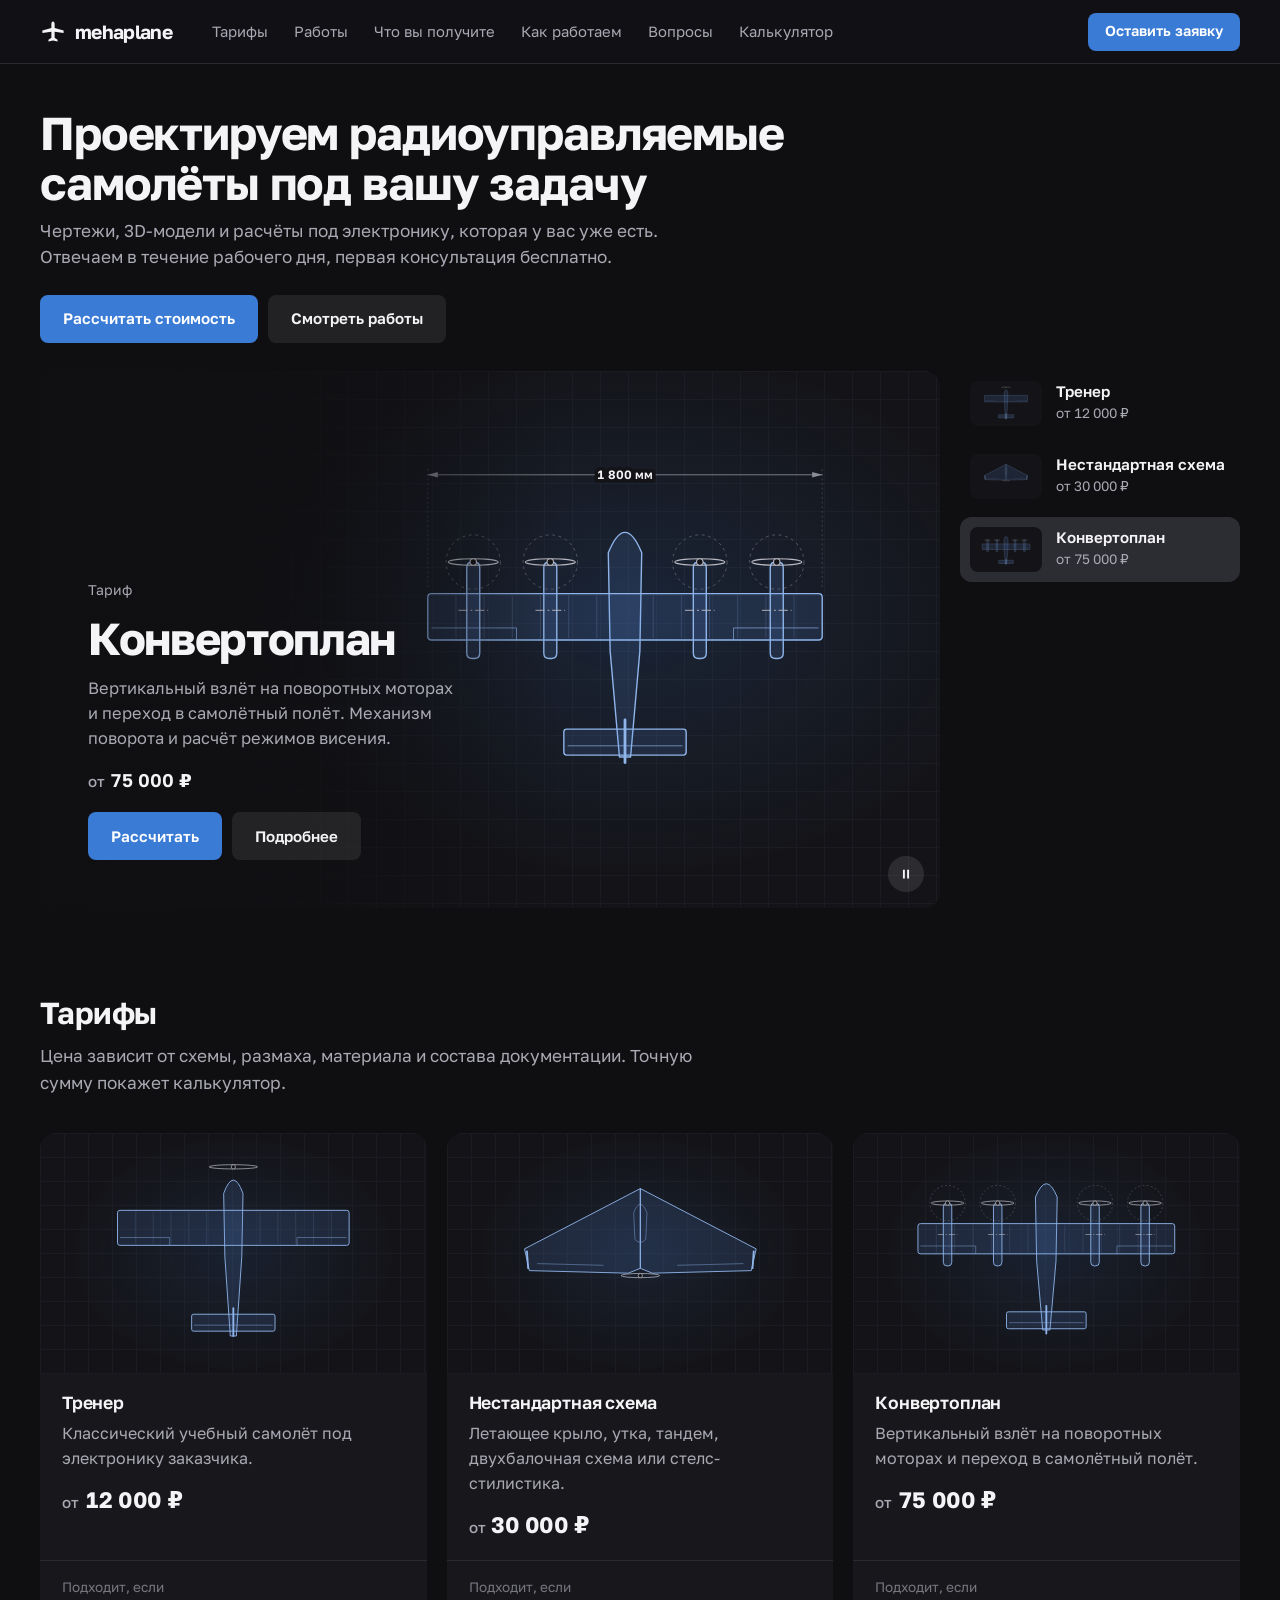
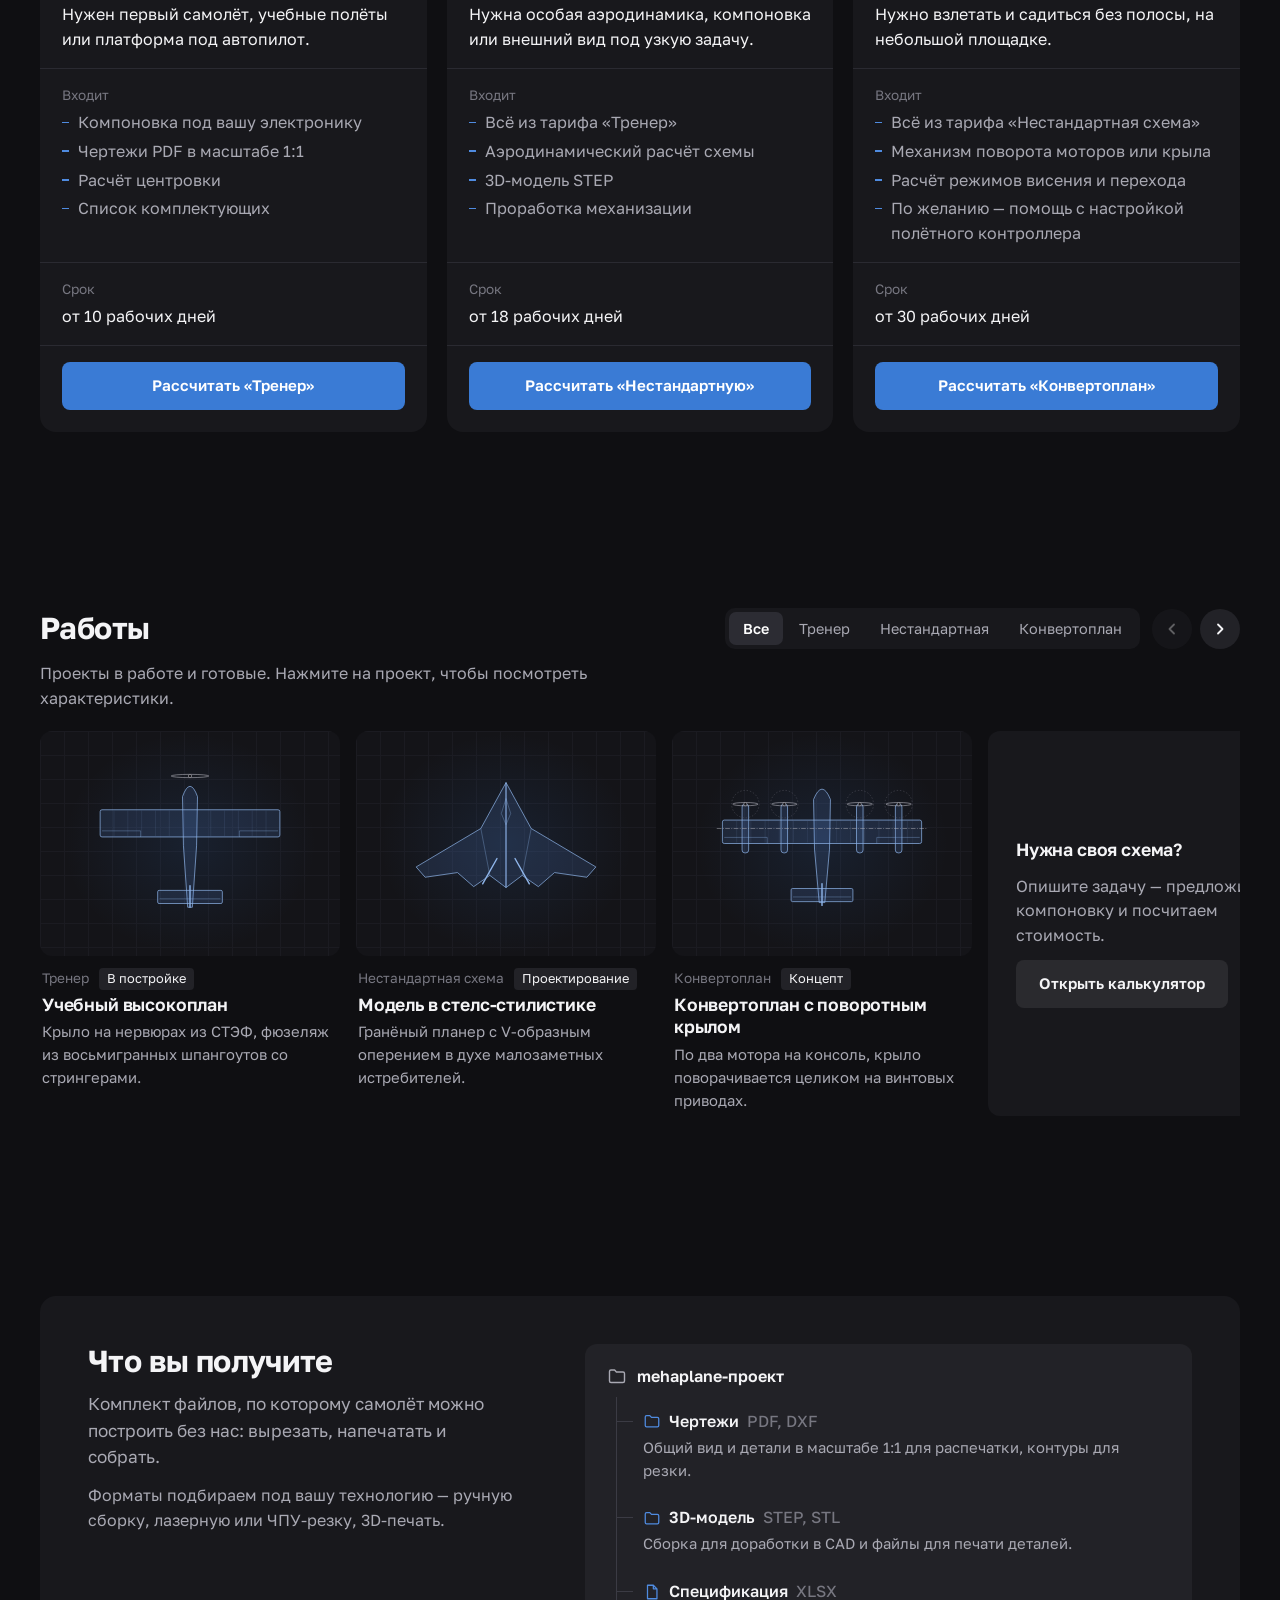
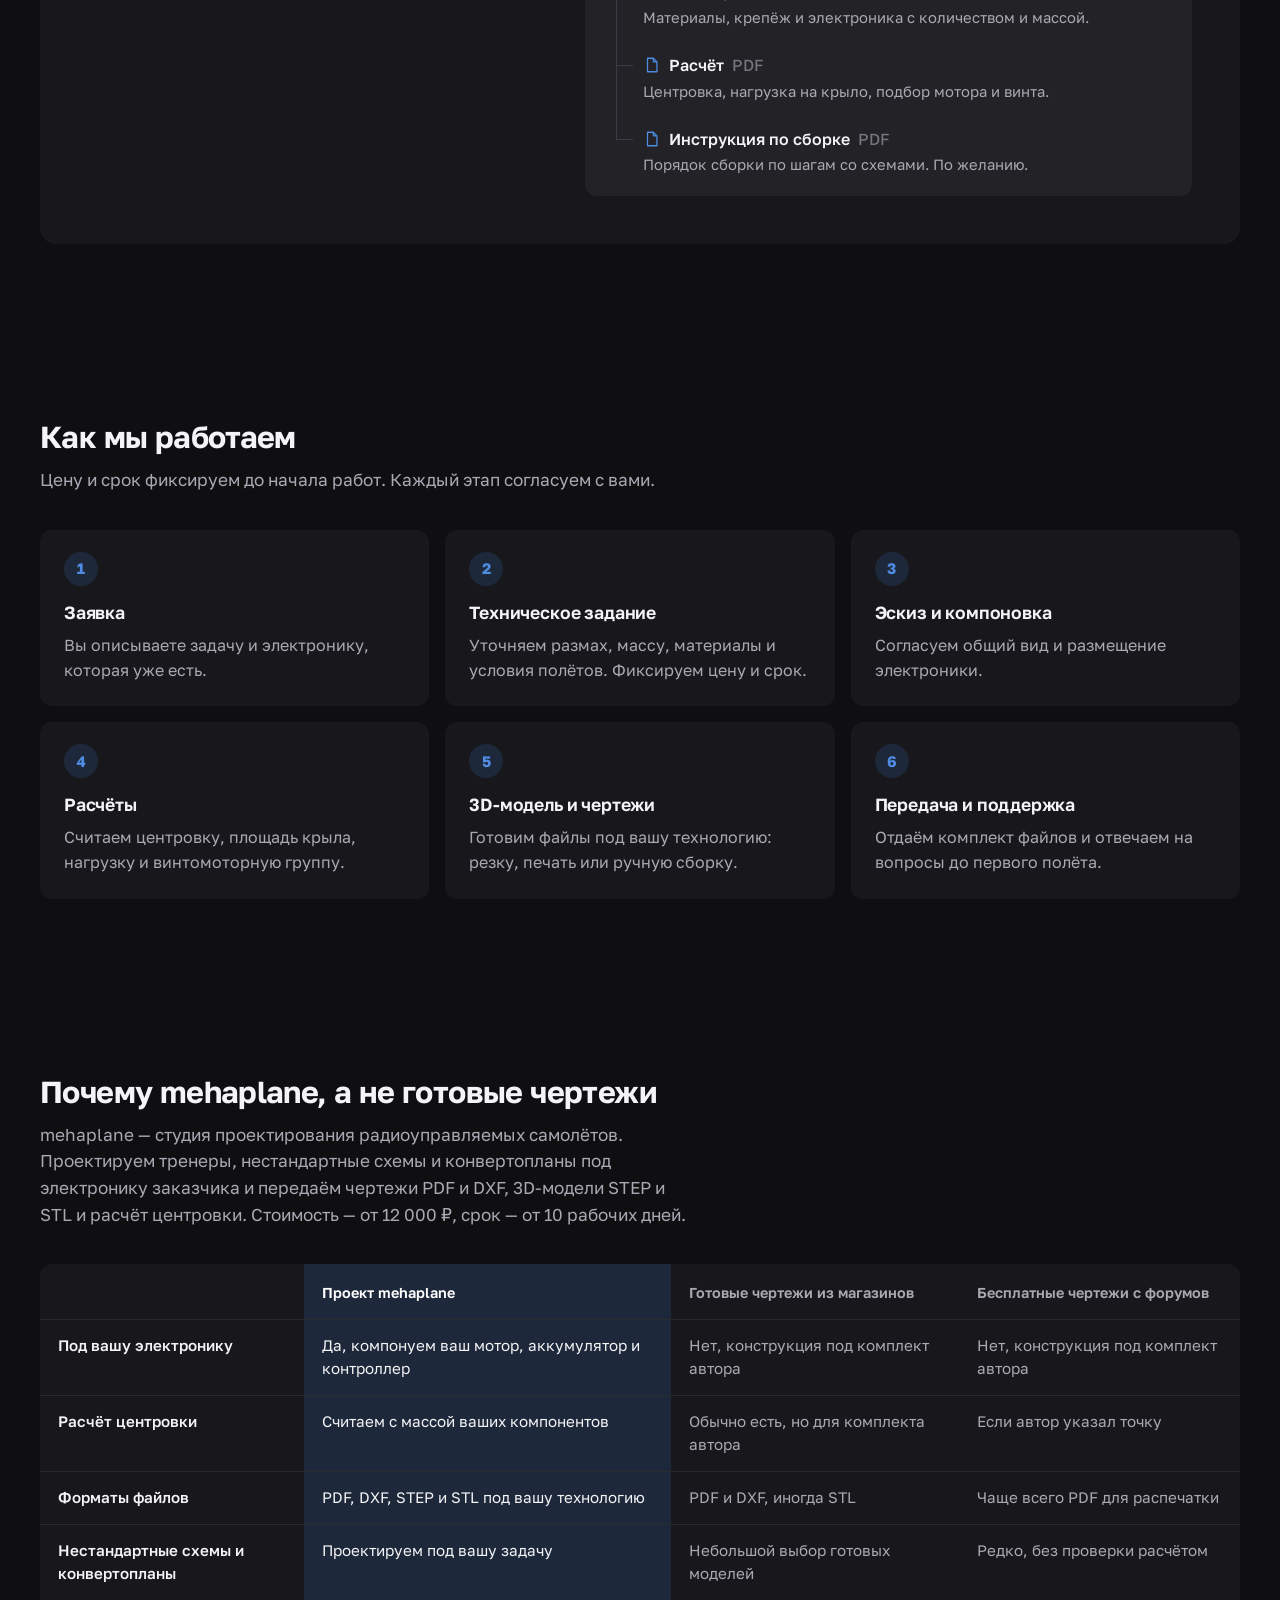
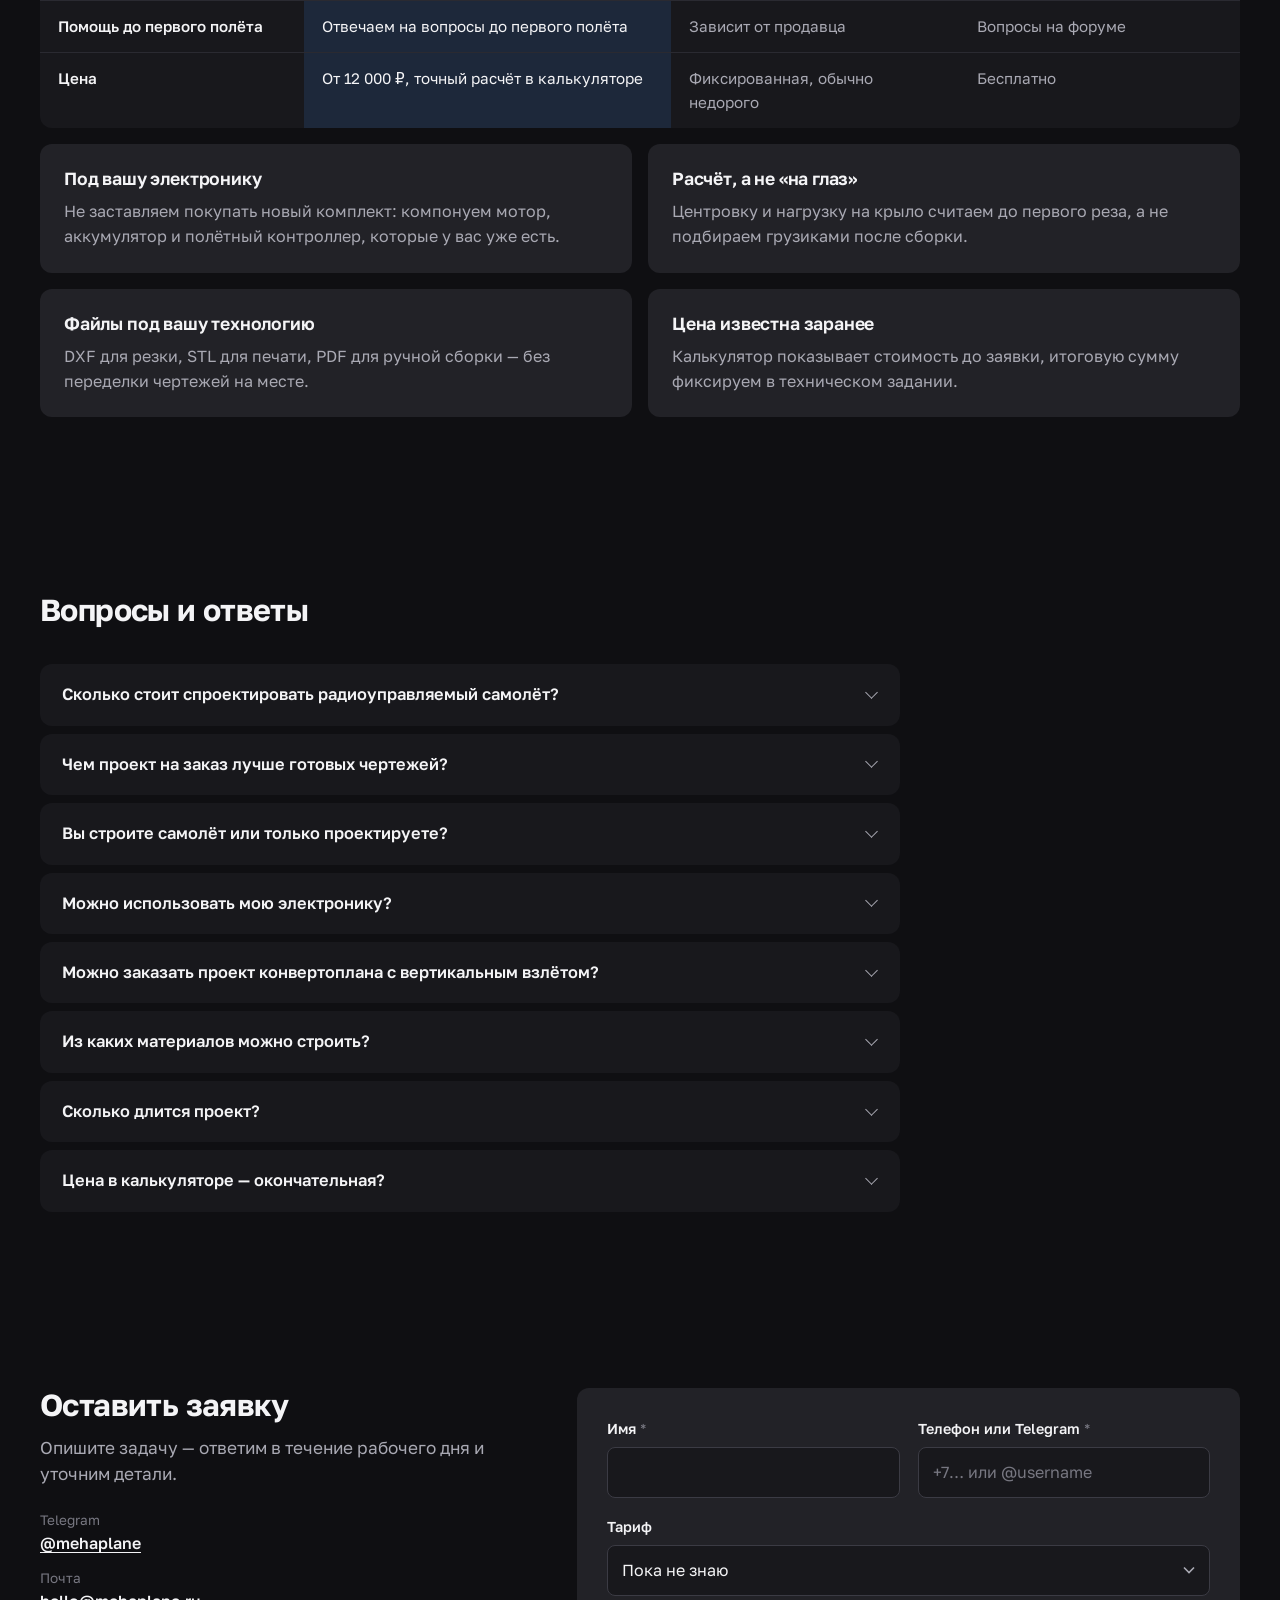
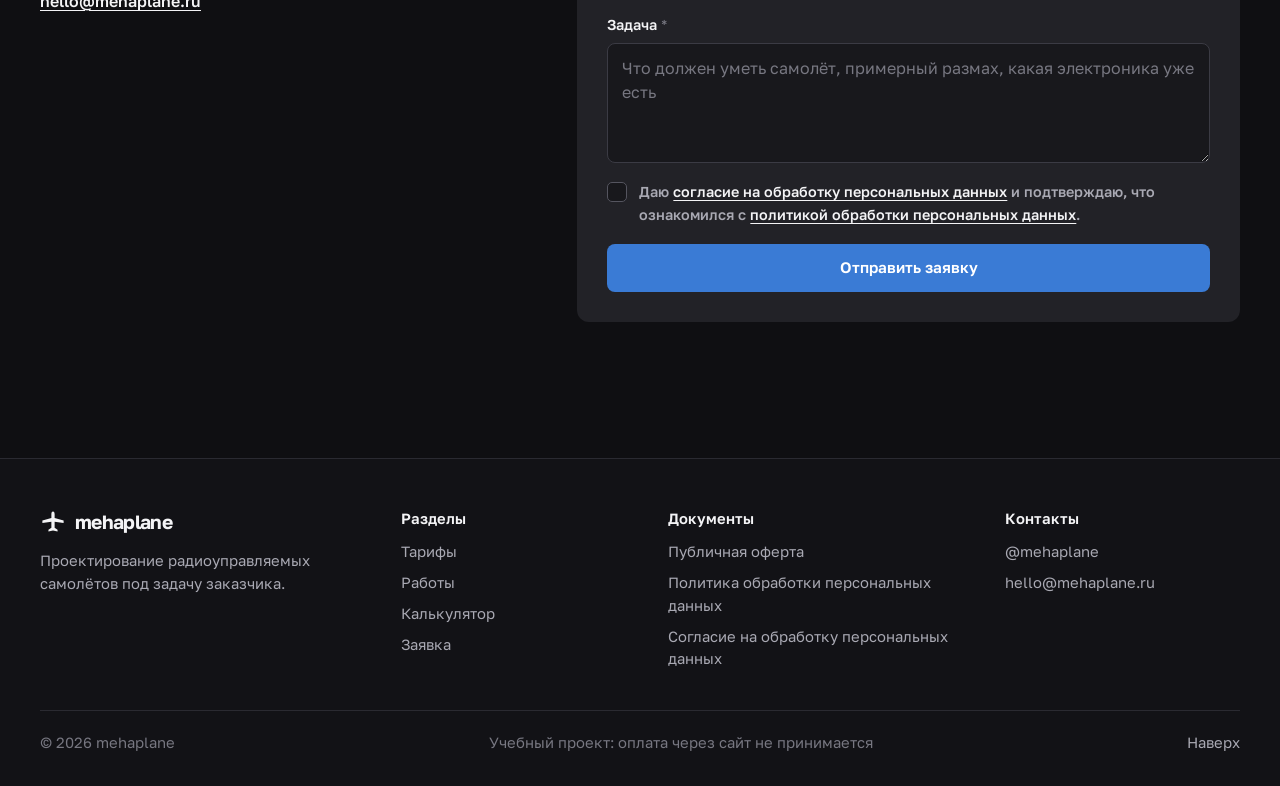
==== commit 7053cd43: "MCP-сервер: публичный /mcp/ и служебный /mcp/service/, сбор ошибок сайта - публичные инструменты: та" ====
--- a/index.html
+++ b/index.html
@@ -691,9 +691,10 @@
 
   <button class="to-top" type="button" id="to-top" aria-label="Наверх"><svg aria-hidden="true"><use href="#i-up"/></svg></button>
 
-  <script src="assets/js/config.js?v=3"></script>
-  <script src="assets/js/plane.js?v=3"></script>
-  <script src="assets/js/common.js?v=3"></script>
-  <script src="assets/js/main.js?v=3"></script>
+  <script src="assets/js/errors.js?v=5"></script>
+  <script src="assets/js/config.js?v=5"></script>
+  <script src="assets/js/plane.js?v=5"></script>
+  <script src="assets/js/common.js?v=5"></script>
+  <script src="assets/js/main.js?v=5"></script>
 </body>
 </html>
